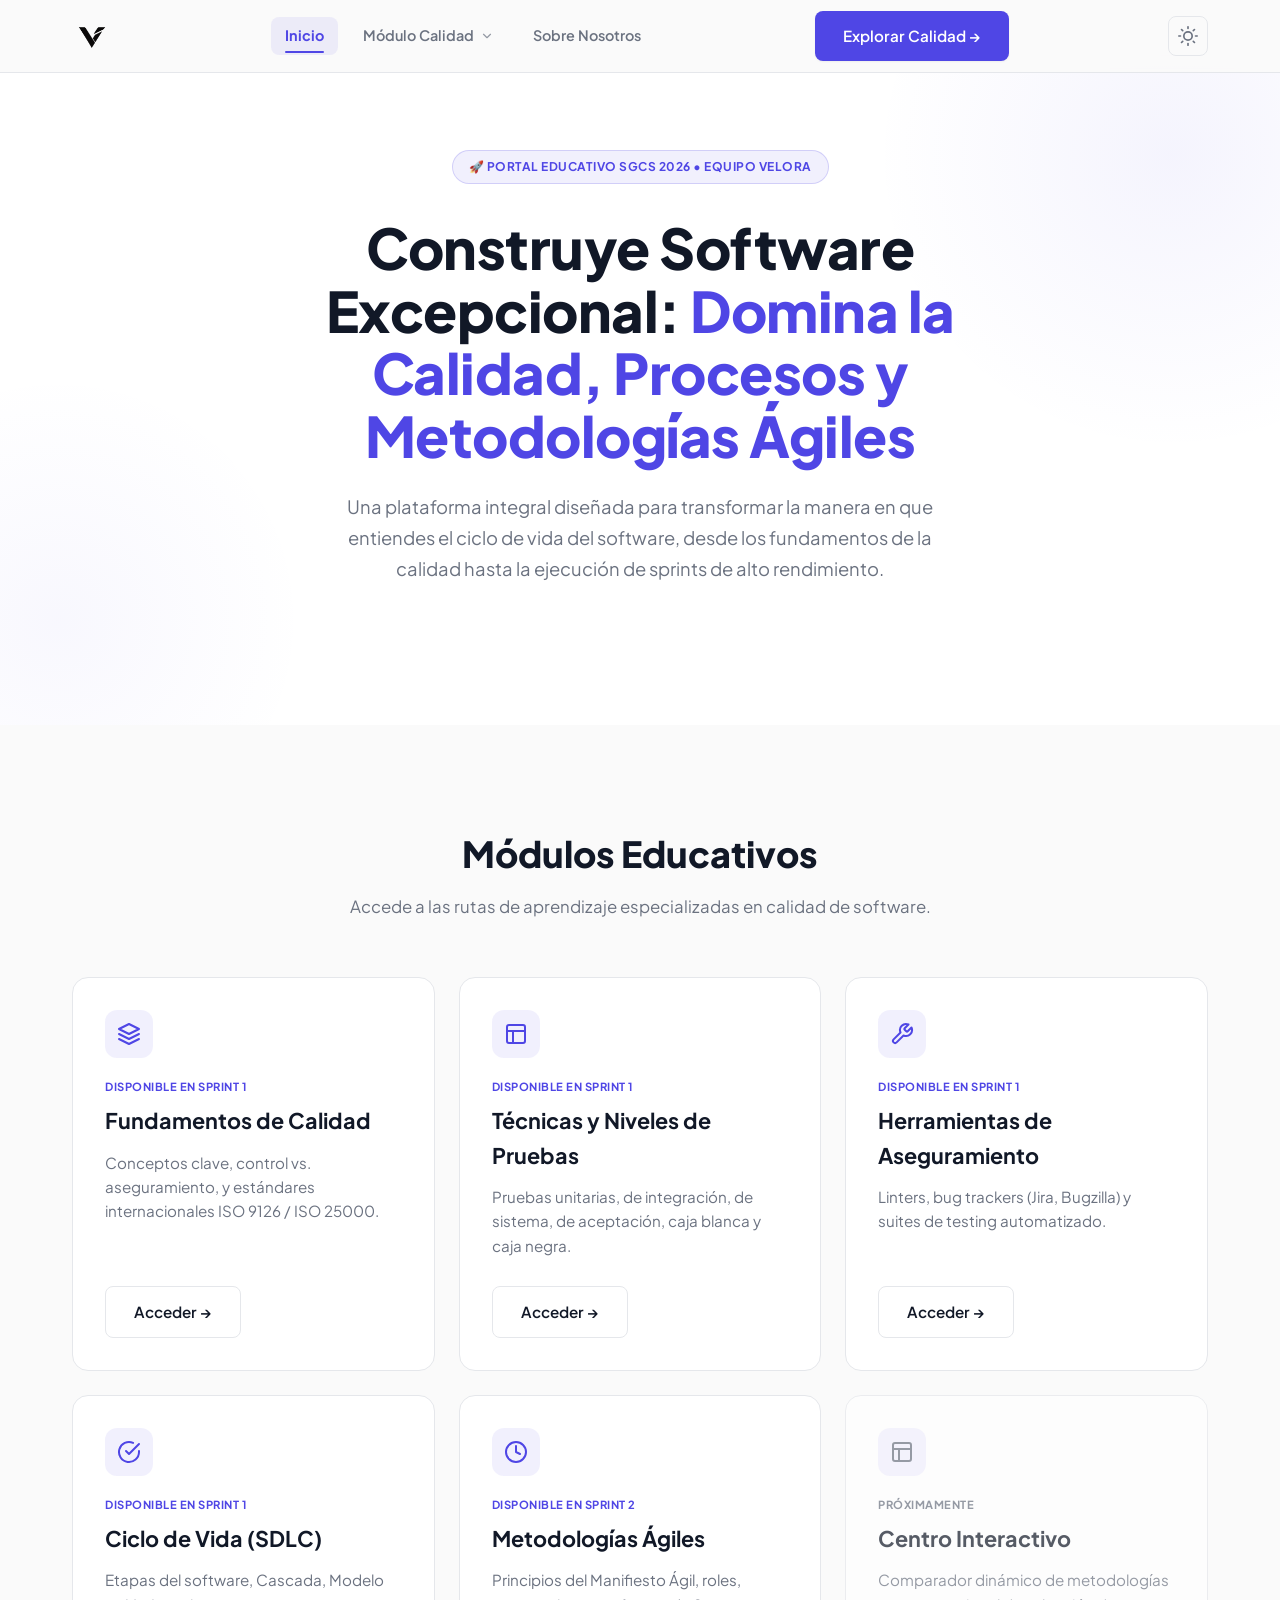
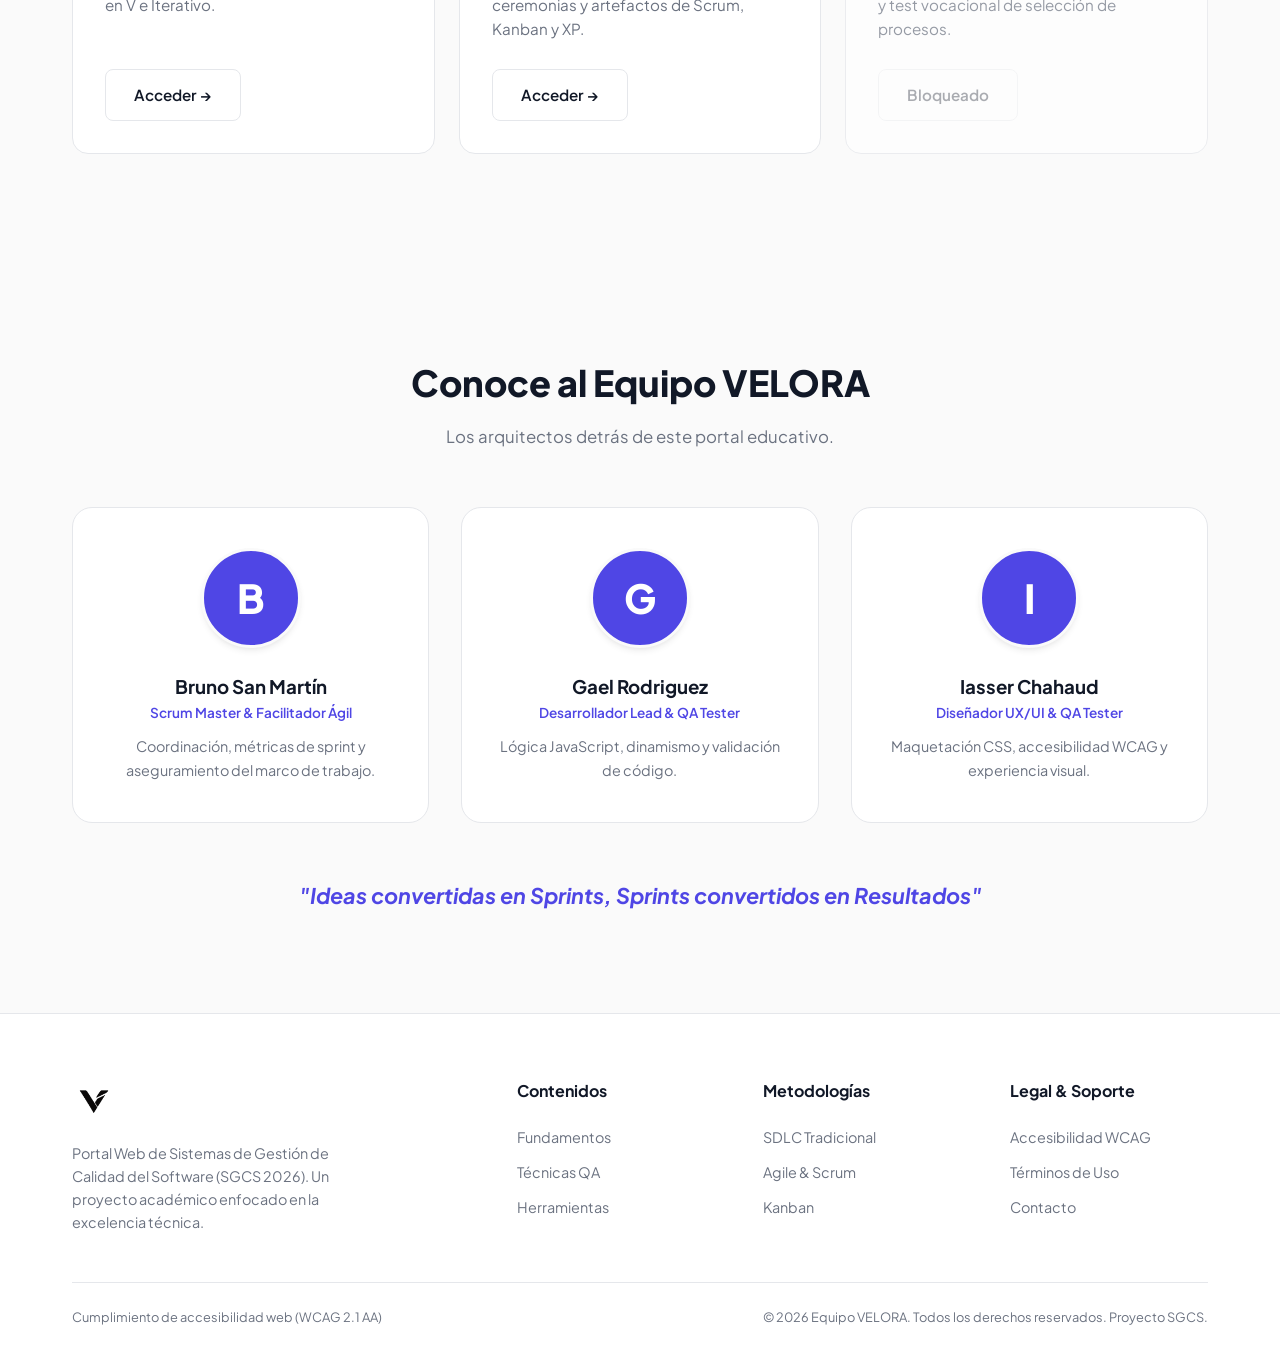
==== index.html @ 9e63e849 "pagina web velora" ====
<!DOCTYPE html>
<html lang="es">

<head>
    <meta charset="UTF-8">
    <meta name="viewport" content="width=device-width, initial-scale=1.0">
    <title>SGCS 2026 | Portal Educativo VELORA</title>
    <link rel="preconnect" href="https://fonts.googleapis.com">
    <link rel="preconnect" href="https://fonts.gstatic.com" crossorigin>
    <link href="https://fonts.googleapis.com/css2?family=Plus+Jakarta+Sans:wght@400;500;600;700;800&display=swap"
        rel="stylesheet">
    <link rel="stylesheet" href="css/styles.css">
</head>

<body>

    <header id="header">
        <div class="container">
            <nav>
                <div class="logo-container">
                    <a href="#"><img src="img/VELORA-N.png" alt="Logotipo Oficial VELORA" class="logo-img"
                            id="headerLogo"></a>
                </div>

                <ul class="nav-links">
                    <li><a href="index.html" class="nav-link" data-page="index.html">Inicio</a></li>
                    <li class="nav-item-dropdown">
                        <a href="calidad.html" class="nav-link" data-page="calidad.html">
                            Módulo Calidad
                            <svg class="chevron-icon" xmlns="http://www.w3.org/2000/svg" width="14" height="14" viewBox="0 0 24 24" fill="none" stroke="currentColor" stroke-width="2" stroke-linecap="round" stroke-linejoin="round"><polyline points="6 9 12 15 18 9"/></svg>
                        </a>
                        <div class="dropdown-menu">
                            <span class="dropdown-header">Módulo Sprint 1</span>
                            <a href="calidad.html" class="dropdown-item">
                                <span class="dropdown-item-title">📖 Ver Módulo Completo</span>
                                <span class="dropdown-item-desc">Página principal de Calidad (calidad.html)</span>
                            </a>
                            <div class="dropdown-divider"></div>
                            <span class="dropdown-header">Secciones del Módulo</span>
                            <a href="calidad.html#fundamentos" class="dropdown-item">
                                <span class="dropdown-item-title">📜 Fundamentos ISO</span>
                                <span class="dropdown-item-desc">Normas ISO 9126 y 25000</span>
                            </a>
                            <a href="calidad.html#tecnicas" class="dropdown-item">
                                <span class="dropdown-item-title">🔄 Técnicas QA</span>
                                <span class="dropdown-item-desc">8 Flip-cards interactivas</span>
                            </a>
                            <a href="calidad.html#herramientas" class="dropdown-item">
                                <span class="dropdown-item-title">🛠️ Herramientas QA</span>
                                <span class="dropdown-item-desc">Filtro dinámico de 12 tools</span>
                            </a>
                        </div>
                    </li>
                    <li><a href="nosotros.html" class="nav-link" data-page="nosotros.html">Sobre Nosotros</a></li>
                </ul>

                <div class="nav-cta">
                    <a href="calidad.html" class="btn btn-primary">Explorar Calidad →</a>
                </div>

                <button class="theme-toggle" id="themeToggle" aria-label="Cambiar tema">
                    <svg class="icon-sun" xmlns="http://www.w3.org/2000/svg" width="20" height="20" viewBox="0 0 24 24"
                        fill="none" stroke="currentColor" stroke-width="2" stroke-linecap="round"
                        stroke-linejoin="round">
                        <circle cx="12" cy="12" r="5" />
                        <line x1="12" y1="1" x2="12" y2="3" />
                        <line x1="12" y1="21" x2="12" y2="23" />
                        <line x1="4.22" y1="4.22" x2="5.64" y2="5.64" />
                        <line x1="18.36" y1="18.36" x2="19.78" y2="19.78" />
                        <line x1="1" y1="12" x2="3" y2="12" />
                        <line x1="21" y1="12" x2="23" y2="12" />
                        <line x1="4.22" y1="19.78" x2="5.64" y2="18.36" />
                        <line x1="18.36" y1="5.64" x2="19.78" y2="4.22" />
                    </svg>
                    <svg class="icon-moon" xmlns="http://www.w3.org/2000/svg" width="20" height="20" viewBox="0 0 24 24"
                        fill="none" stroke="currentColor" stroke-width="2" stroke-linecap="round"
                        stroke-linejoin="round">
                        <path d="M21 12.79A9 9 0 1 1 11.21 3 7 7 0 0 0 21 12.79z" />
                    </svg>
                </button>

                <button class="hamburger" id="hamburger" aria-label="Abrir menú de navegación" aria-expanded="false" aria-controls="mobileNav" type="button">
                    <span></span>
                    <span></span>
                    <span></span>
                </button>
            </nav>
        </div>
    </header>

    <div class="mobile-nav" id="mobileNav">
        <div class="mobile-nav-group">
            <span class="mobile-nav-heading">Páginas del Portal</span>
            <a href="index.html" class="mobile-nav-link" data-page="index.html">
                <span>🏠 Inicio</span>
                <span class="mobile-nav-badge">Página</span>
            </a>
            <a href="calidad.html" class="mobile-nav-link" data-page="calidad.html">
                <span>📚 Módulo Calidad</span>
                <span class="mobile-nav-badge">Página</span>
            </a>
            <div class="mobile-sublinks">
                <a href="calidad.html#fundamentos" class="mobile-sublink">↳ Fundamentos ISO (US-02)</a>
                <a href="calidad.html#tecnicas" class="mobile-sublink">↳ Técnicas QA (US-03)</a>
                <a href="calidad.html#herramientas" class="mobile-sublink">↳ Herramientas QA (US-04)</a>
            </div>
            <a href="nosotros.html" class="mobile-nav-link" data-page="nosotros.html">
                <span>👥 Sobre Nosotros</span>
                <span class="mobile-nav-badge">Página</span>
            </a>
        </div>

        <div class="mobile-nav-divider"></div>

        <a href="calidad.html" class="btn btn-primary">Comenzar a Aprender</a>
    </div>

    <main>
        <section class="hero" id="hero">
            <div class="container">
                <div class="hero-content">
                    <span class="tech-badge">🚀 PORTAL EDUCATIVO SGCS 2026 • EQUIPO VELORA</span>
                    <h1>Construye Software Excepcional: <span class="gradient-text">Domina la Calidad, Procesos y
                            Metodologías Ágiles</span></h1>
                    <p>Una plataforma integral diseñada para transformar la manera en que entiendes el ciclo de vida del
                        software, desde los fundamentos de la calidad hasta la ejecución de sprints de alto rendimiento.
                    </p>
                </div>
            </div>
        </section>

        <section class="modules" id="modulos">
            <div class="container">
                <div class="section-header">
                    <h2>Módulos Educativos</h2>
                    <p>Accede a las rutas de aprendizaje especializadas en calidad de
                        software.</p>
                </div>

                <div class="module-grid">
                    <!-- Module 1 -->
                    <a href="calidad.html#fundamentos" class="module-card">
                        <div class="module-icon">
                            <svg xmlns="http://www.w3.org/2000/svg" width="24" height="24" viewBox="0 0 24 24"
                                fill="none" stroke="currentColor" stroke-width="2" stroke-linecap="round"
                                stroke-linejoin="round">
                                <path d="M12 2L2 7l10 5 10-5-10-5zM2 17l10 5 10-5M2 12l10 5 10-5" />
                            </svg>
                        </div>
                        <span class="module-status">Disponible en Sprint 1</span>
                        <h3>Fundamentos de Calidad</h3>
                        <p>Conceptos clave, control vs. aseguramiento, y estándares internacionales ISO 9126 / ISO
                            25000.</p>
                        <span class="btn btn-secondary" style="width: fit-content">Acceder →</span>
                    </a>

                    <!-- Module 2 -->
                    <a href="calidad.html#tecnicas" class="module-card">
                        <div class="module-icon">
                            <svg xmlns="http://www.w3.org/2000/svg" width="24" height="24" viewBox="0 0 24 24"
                                fill="none" stroke="currentColor" stroke-width="2" stroke-linecap="round"
                                stroke-linejoin="round">
                                <rect x="3" y="3" width="18" height="18" rx="2" ry="2" />
                                <line x1="3" y1="9" x2="21" y2="9" />
                                <line x1="9" y1="21" x2="9" y2="9" />
                            </svg>
                        </div>
                        <span class="module-status">Disponible en Sprint 1</span>
                        <h3>Técnicas y Niveles de Pruebas</h3>
                        <p>Pruebas unitarias, de integración, de sistema, de aceptación, caja blanca y caja negra.</p>
                        <span class="btn btn-secondary" style="width: fit-content">Acceder →</span>
                    </a>

                    <!-- Module 3 -->
                    <a href="calidad.html#herramientas" class="module-card">
                        <div class="module-icon">
                            <svg xmlns="http://www.w3.org/2000/svg" width="24" height="24" viewBox="0 0 24 24"
                                fill="none" stroke="currentColor" stroke-width="2" stroke-linecap="round"
                                stroke-linejoin="round">
                                <path
                                    d="M14.7 6.3a1 1 0 0 0 0 1.4l1.6 1.6a1 1 0 0 0 1.4 0l3.77-3.77a6 6 0 0 1-7.94 7.94l-6.91 6.91a2.12 2.12 0 0 1-3-3l6.91-6.91a6 6 0 0 1 7.94-7.94l-3.76 3.76z" />
                            </svg>
                        </div>
                        <span class="module-status">Disponible en Sprint 1</span>
                        <h3>Herramientas de Aseguramiento</h3>
                        <p>Linters, bug trackers (Jira, Bugzilla) y suites de testing automatizado.</p>
                        <span class="btn btn-secondary" style="width: fit-content">Acceder →</span>
                    </a>

                    <!-- Module 4 -->
                    <a href="#procesos" class="module-card">
                        <div class="module-icon">
                            <svg xmlns="http://www.w3.org/2000/svg" width="24" height="24" viewBox="0 0 24 24"
                                fill="none" stroke="currentColor" stroke-width="2" stroke-linecap="round"
                                stroke-linejoin="round">
                                <path d="M22 11.08V12a10 10 0 1 1-5.93-9.14" />
                                <polyline points="22 4 12 14.01 9 11.01" />
                            </svg>
                        </div>
                        <span class="module-status">Disponible en Sprint 1</span>
                        <h3>Ciclo de Vida (SDLC)</h3>
                        <p>Etapas del software, Cascada, Modelo en V e Iterativo.</p>
                        <span class="btn btn-secondary" style="width: fit-content">Acceder →</span>
                    </a>

                    <!-- Module 5 -->
                    <a href="#metodologias" class="module-card">
                        <div class="module-icon">
                            <svg xmlns="http://www.w3.org/2000/svg" width="24" height="24" viewBox="0 0 24 24"
                                fill="none" stroke="currentColor" stroke-width="2" stroke-linecap="round"
                                stroke-linejoin="round">
                                <circle cx="12" cy="12" r="10" />
                                <polyline points="12 6 12 12 16 14" />
                            </svg>
                        </div>
                        <span class="module-status">Disponible en Sprint 2</span>
                        <h3>Metodologías Ágiles</h3>
                        <p>Principios del Manifiesto Ágil, roles, ceremonias y artefactos de Scrum, Kanban y XP.</p>
                        <span class="btn btn-secondary" style="width: fit-content">Acceder →</span>
                    </a>

                    <!-- Module 6 -->
                    <div class="module-card" style="opacity: 0.7; cursor: not-allowed;">
                        <div class="module-icon" style="color: var(--text-muted)">
                            <svg xmlns="http://www.w3.org/2000/svg" width="24" height="24" viewBox="0 0 24 24"
                                fill="none" stroke="currentColor" stroke-width="2" stroke-linecap="round"
                                stroke-linejoin="round">
                                <rect x="3" y="3" width="18" height="18" rx="2" ry="2" />
                                <line x1="3" y1="9" x2="21" y2="9" />
                                <line x1="9" y1="21" x2="9" y2="9" />
                            </svg>
                        </div>
                        <span class="module-status" style="color: var(--text-muted)">Próximamente</span>
                        <h3>Centro Interactivo</h3>
                        <p>Comparador dinámico de metodologías y test vocacional de selección de procesos.</p>
                        <span class="btn btn-secondary" style="width: fit-content; opacity: 0.5">Bloqueado</span>
                    </div>
                </div>
            </div>
        </section>



        <section class="team" id="equipo">
            <div class="container">
                <div class="section-header">
                    <h2>Conoce al Equipo VELORA</h2>
                    <p>Los arquitectos detrás de este portal educativo.</p>
                </div>

                <div class="team-grid">
                    <div class="team-member">
                        <div class="member-avatar">B</div>
                        <h3>Bruno San Martín</h3>
                        <span class="member-role">Scrum Master & Facilitador Ágil</span>
                        <p class="member-desc">Coordinación, métricas de sprint y aseguramiento del marco de trabajo.
                        </p>
                    </div>
                    <div class="team-member">
                        <div class="member-avatar">G</div>
                        <h3>Gael Rodriguez</h3>
                        <span class="member-role">Desarrollador Lead & QA Tester</span>
                        <p class="member-desc">Lógica JavaScript, dinamismo y validación de código.</p>
                    </div>
                    <div class="team-member">
                        <div class="member-avatar">I</div>
                        <h3>Iasser Chahaud</h3>
                        <span class="member-role">Diseñador UX/UI & QA Tester</span>
                        <p class="member-desc">Maquetación CSS, accesibilidad WCAG y experiencia visual.</p>
                    </div>
                </div>

                <div class="team-quote gradient-text">
                    "Ideas convertidas en Sprints, Sprints convertidos en Resultados"
                </div>
            </div>
        </section>
    </main>

    <footer>
        <div class="container">
            <div class="footer-top">
                <div class="footer-brand">
                    <img src="img/VELORA-N.png" alt="VELORA Logo" class="logo-img" id="footerLogo">
                    <p>Portal Web de Sistemas de Gestión de Calidad del Software (SGCS 2026). Un proyecto académico
                        enfocado en la excelencia técnica.</p>
                </div>
                <div class="footer-links">
                    <h4>Contenidos</h4>
                    <ul>
                        <li><a href="#fundamentos">Fundamentos</a></li>
                        <li><a href="#tecnicas">Técnicas QA</a></li>
                        <li><a href="#herramientas">Herramientas</a></li>
                    </ul>
                </div>
                <div class="footer-links">
                    <h4>Metodologías</h4>
                    <ul>
                        <li><a href="#procesos">SDLC Tradicional</a></li>
                        <li><a href="#metodologias">Agile & Scrum</a></li>
                        <li><a href="#">Kanban</a></li>
                    </ul>
                </div>
                <div class="footer-links">
                    <h4>Legal & Soporte</h4>
                    <ul>
                        <li><a href="#">Accesibilidad WCAG</a></li>
                        <li><a href="#">Términos de Uso</a></li>
                        <li><a href="#">Contacto</a></li>
                    </ul>
                </div>
            </div>
            <div class="footer-bottom">
                <p>Cumplimiento de accesibilidad web (WCAG 2.1 AA)</p>
                <p>© 2026 Equipo VELORA. Todos los derechos reservados. Proyecto SGCS.</p>
            </div>
        </div>
    </footer>

    <script src="js/navbar.js"></script>
    <script src="js/quality-tabs.js"></script>
    <script src="js/quality-cards.js"></script>
    <script src="js/tools-filter.js"></script>
    <script src="js/main.js"></script>
</body>

</html>
---- css/styles.css ----
/* ============================================
   VELORA — styles.css (Entry Point)
   Orquestador de módulos CSS
   ============================================ */

@import url('./variables.css');
@import url('./reset.css');
@import url('./layout.css');
@import url('./hero.css');
@import url('./components.css');
@import url('./responsive.css');
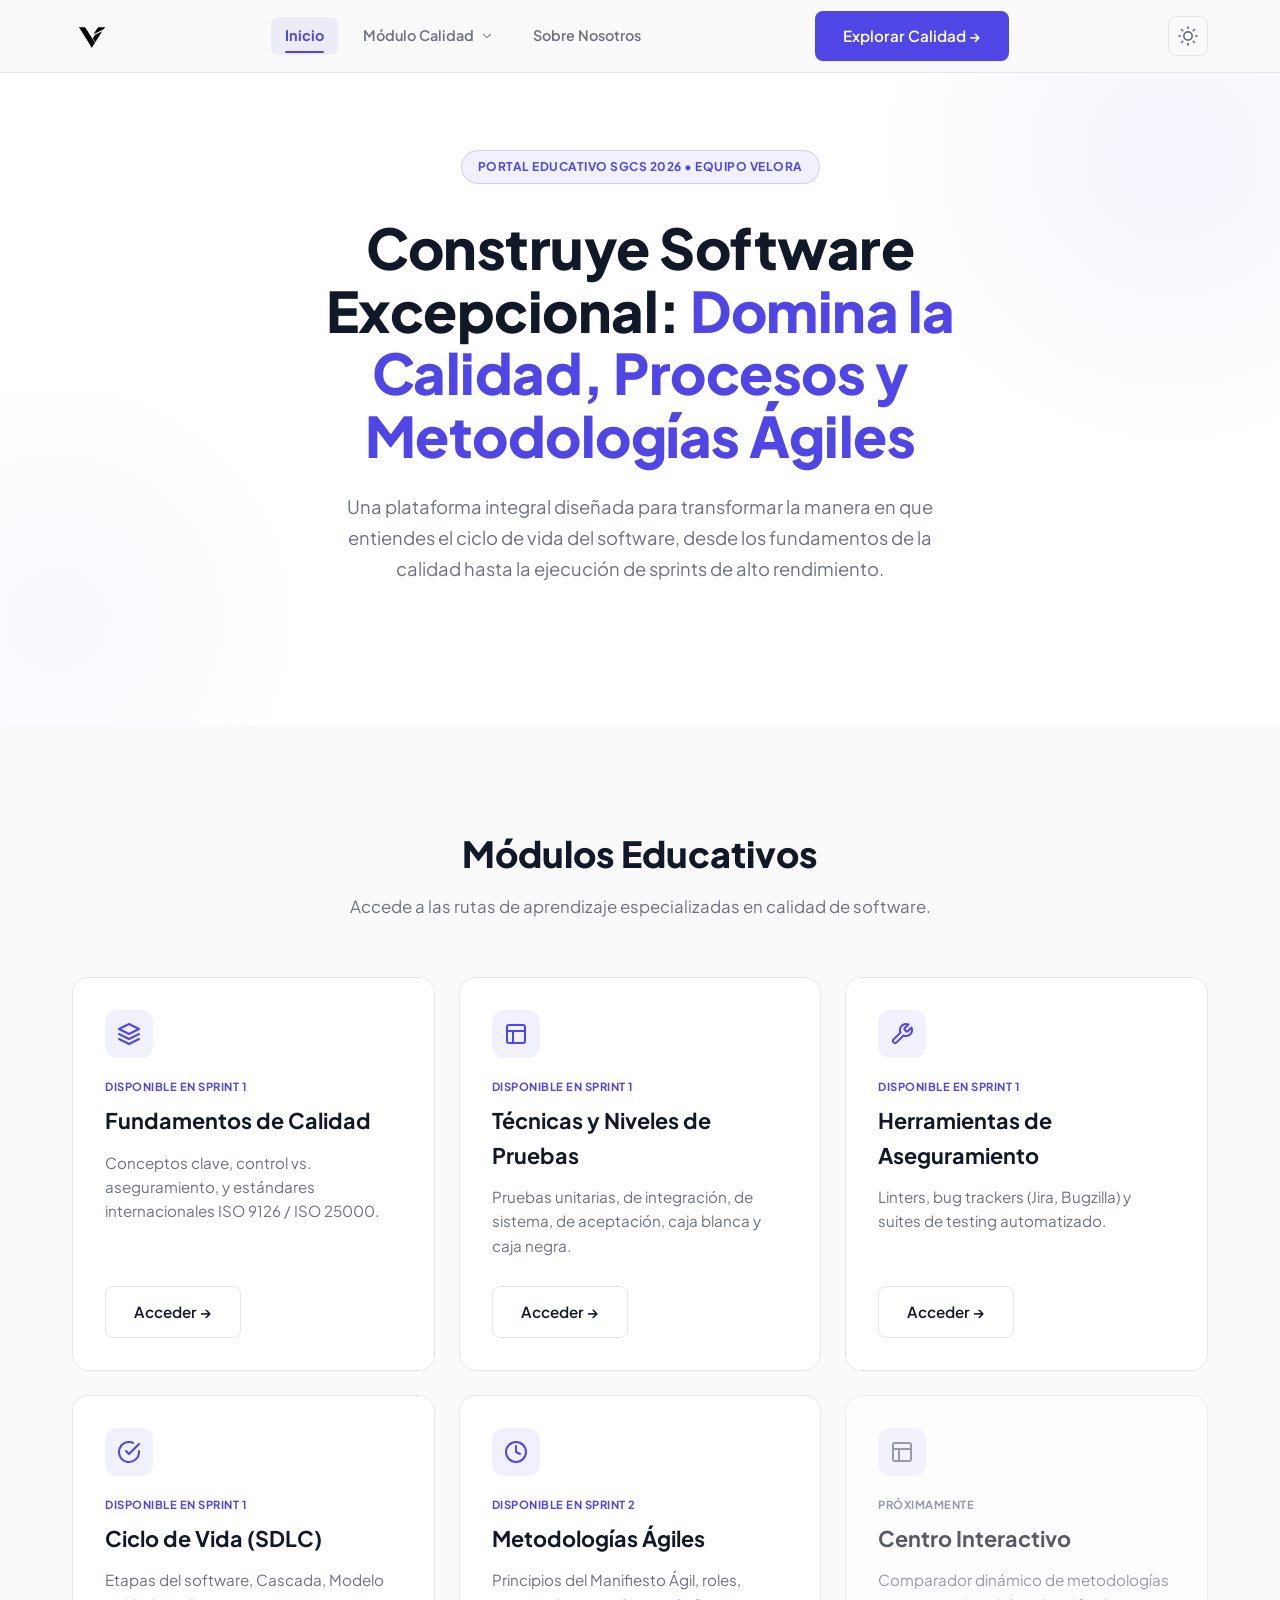
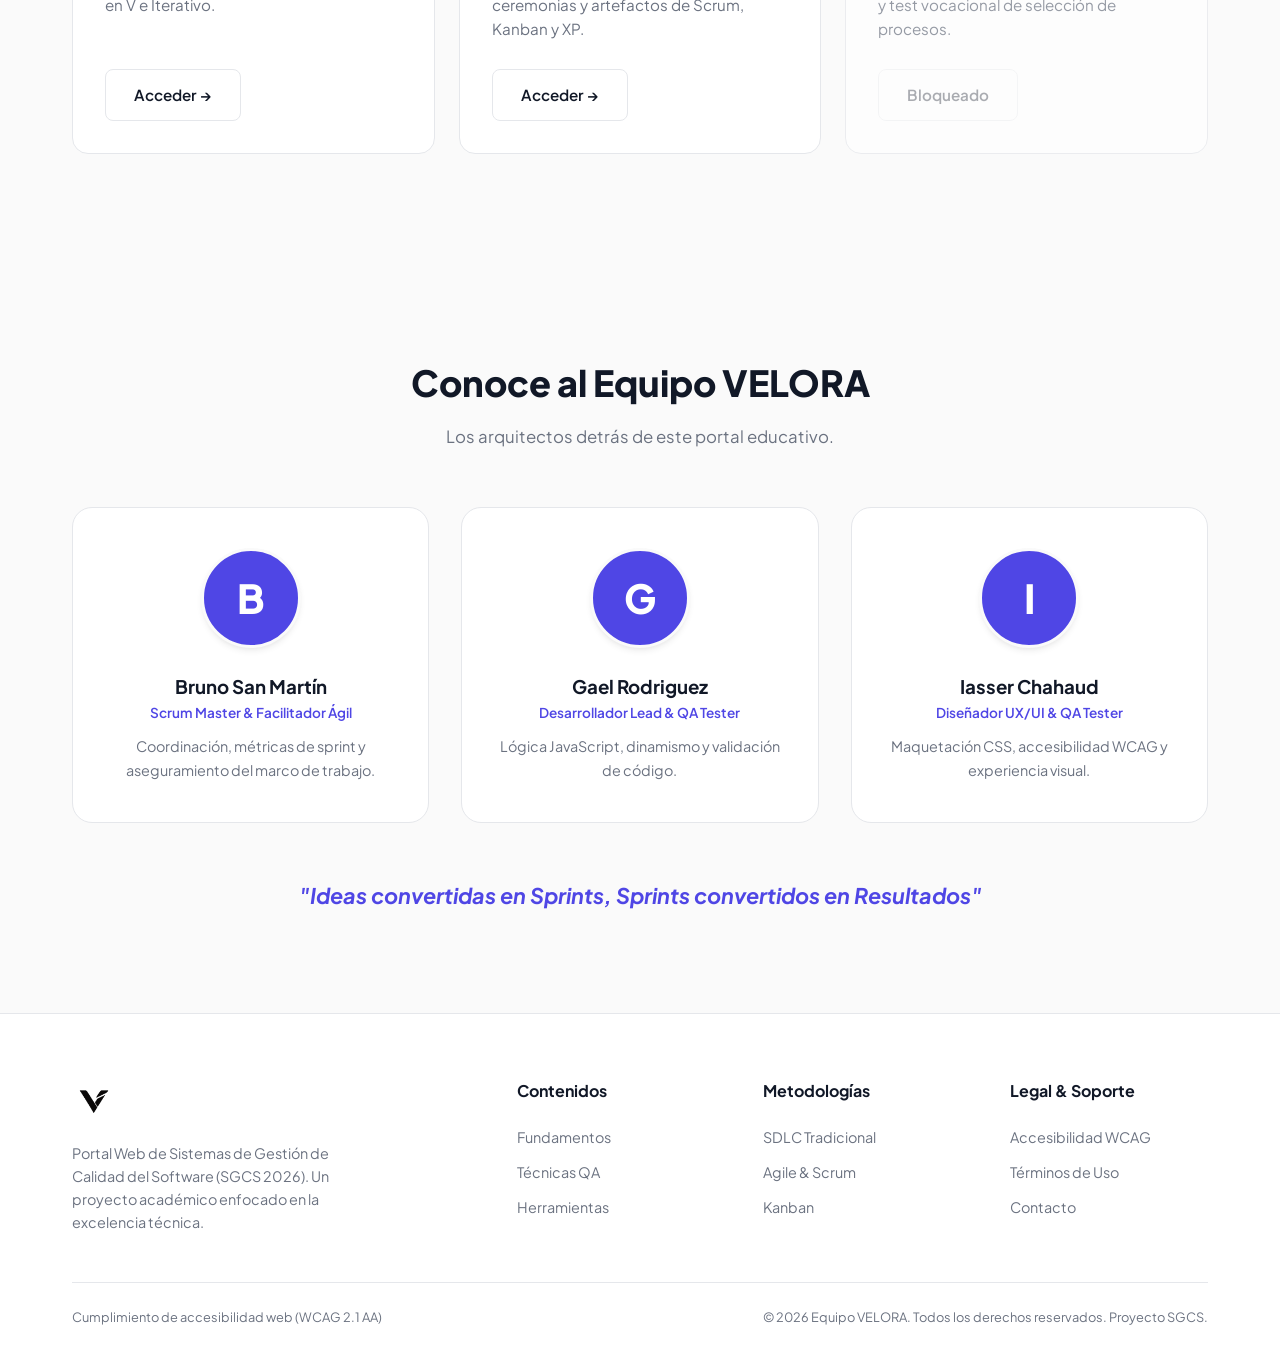
==== commit e8936094: "optimizacion de informacion de pagina" ====
--- a/index.html
+++ b/index.html
@@ -32,21 +32,21 @@
                         <div class="dropdown-menu">
                             <span class="dropdown-header">Módulo Sprint 1</span>
                             <a href="calidad.html" class="dropdown-item">
-                                <span class="dropdown-item-title">📖 Ver Módulo Completo</span>
+                                <span class="dropdown-item-title">Ver Módulo Completo</span>
                                 <span class="dropdown-item-desc">Página principal de Calidad (calidad.html)</span>
                             </a>
                             <div class="dropdown-divider"></div>
                             <span class="dropdown-header">Secciones del Módulo</span>
                             <a href="calidad.html#fundamentos" class="dropdown-item">
-                                <span class="dropdown-item-title">📜 Fundamentos ISO</span>
+                                <span class="dropdown-item-title">Fundamentos ISO</span>
                                 <span class="dropdown-item-desc">Normas ISO 9126 y 25000</span>
                             </a>
                             <a href="calidad.html#tecnicas" class="dropdown-item">
-                                <span class="dropdown-item-title">🔄 Técnicas QA</span>
+                                <span class="dropdown-item-title">Técnicas QA</span>
                                 <span class="dropdown-item-desc">8 Flip-cards interactivas</span>
                             </a>
                             <a href="calidad.html#herramientas" class="dropdown-item">
-                                <span class="dropdown-item-title">🛠️ Herramientas QA</span>
+                                <span class="dropdown-item-title">Herramientas QA</span>
                                 <span class="dropdown-item-desc">Filtro dinámico de 12 tools</span>
                             </a>
                         </div>
@@ -92,11 +92,11 @@
         <div class="mobile-nav-group">
             <span class="mobile-nav-heading">Páginas del Portal</span>
             <a href="index.html" class="mobile-nav-link" data-page="index.html">
-                <span>🏠 Inicio</span>
+                <span>Inicio</span>
                 <span class="mobile-nav-badge">Página</span>
             </a>
             <a href="calidad.html" class="mobile-nav-link" data-page="calidad.html">
-                <span>📚 Módulo Calidad</span>
+                <span>Módulo Calidad</span>
                 <span class="mobile-nav-badge">Página</span>
             </a>
             <div class="mobile-sublinks">
@@ -105,7 +105,7 @@
                 <a href="calidad.html#herramientas" class="mobile-sublink">↳ Herramientas QA (US-04)</a>
             </div>
             <a href="nosotros.html" class="mobile-nav-link" data-page="nosotros.html">
-                <span>👥 Sobre Nosotros</span>
+                <span>Sobre Nosotros</span>
                 <span class="mobile-nav-badge">Página</span>
             </a>
         </div>
@@ -119,7 +119,7 @@
         <section class="hero" id="hero">
             <div class="container">
                 <div class="hero-content">
-                    <span class="tech-badge">🚀 PORTAL EDUCATIVO SGCS 2026 • EQUIPO VELORA</span>
+                    <span class="tech-badge">PORTAL EDUCATIVO SGCS 2026 • EQUIPO VELORA</span>
                     <h1>Construye Software Excepcional: <span class="gradient-text">Domina la Calidad, Procesos y
                             Metodologías Ágiles</span></h1>
                     <p>Una plataforma integral diseñada para transformar la manera en que entiendes el ciclo de vida del
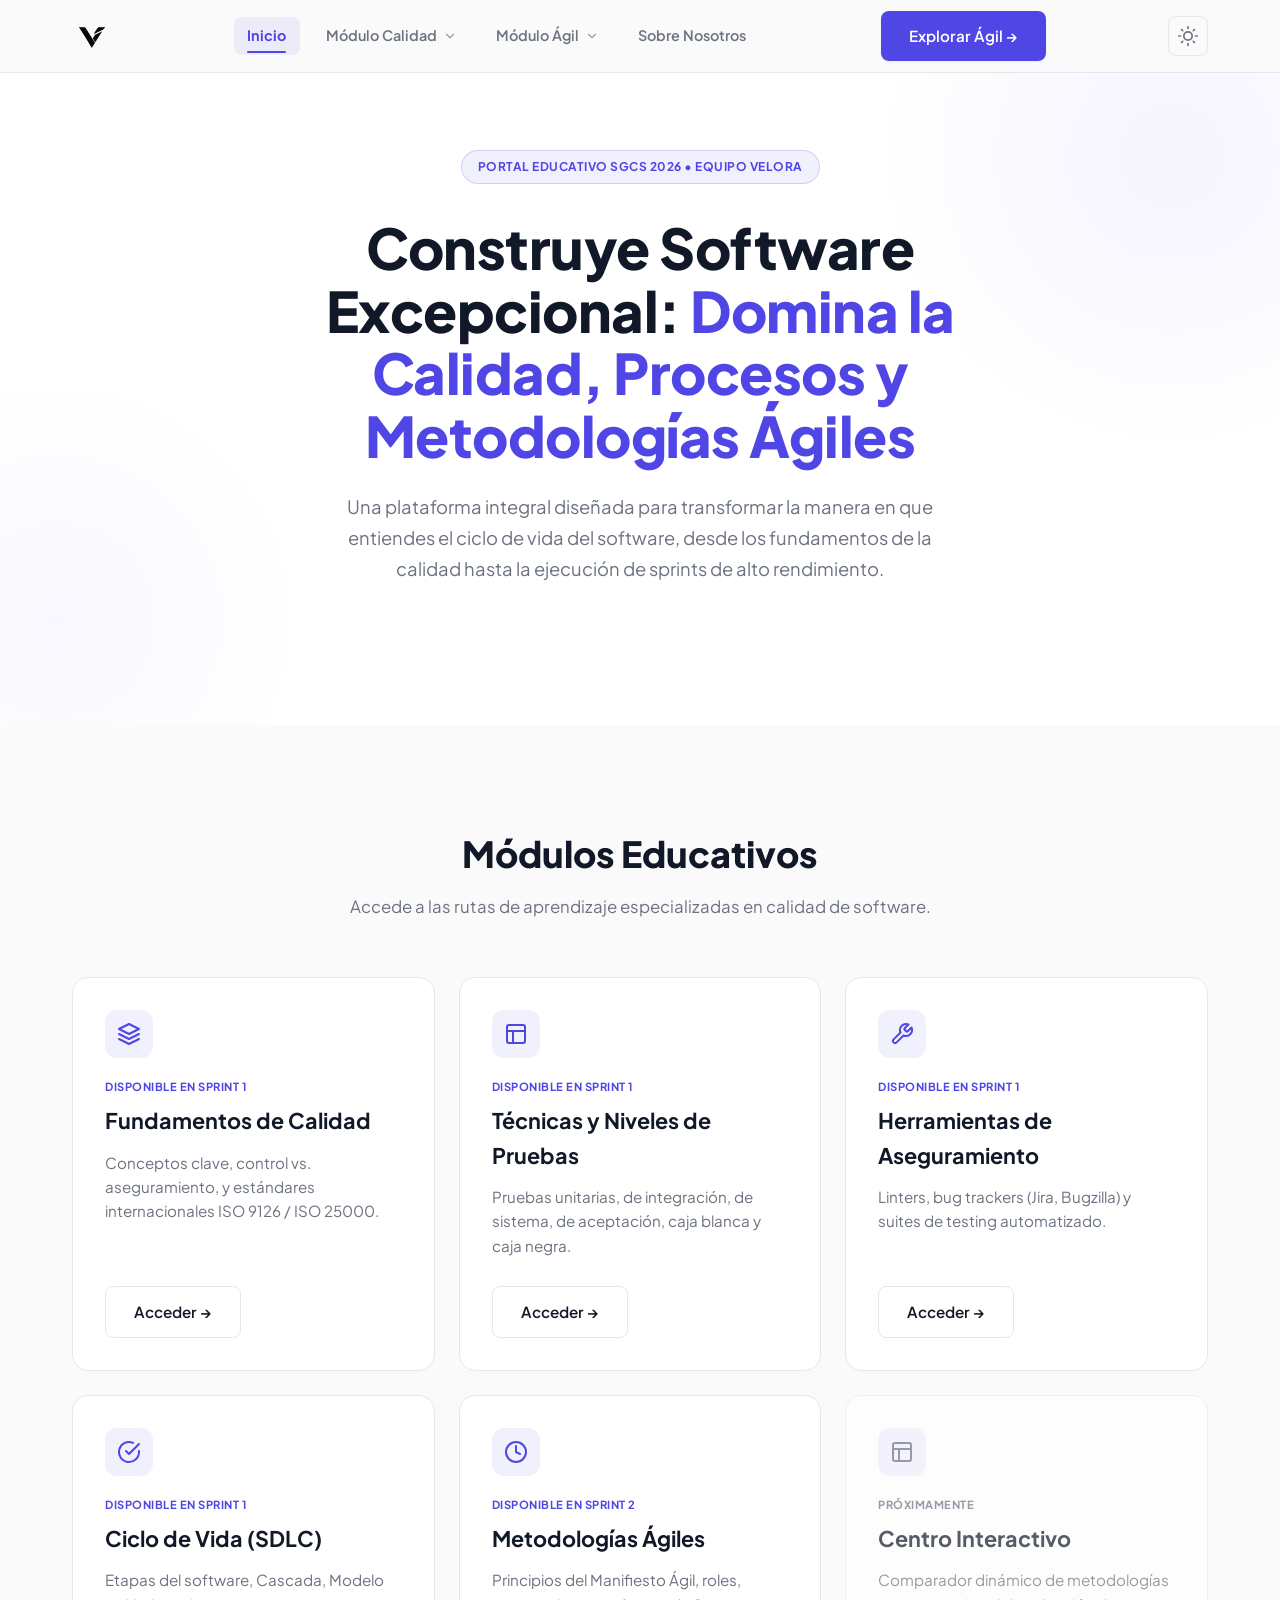
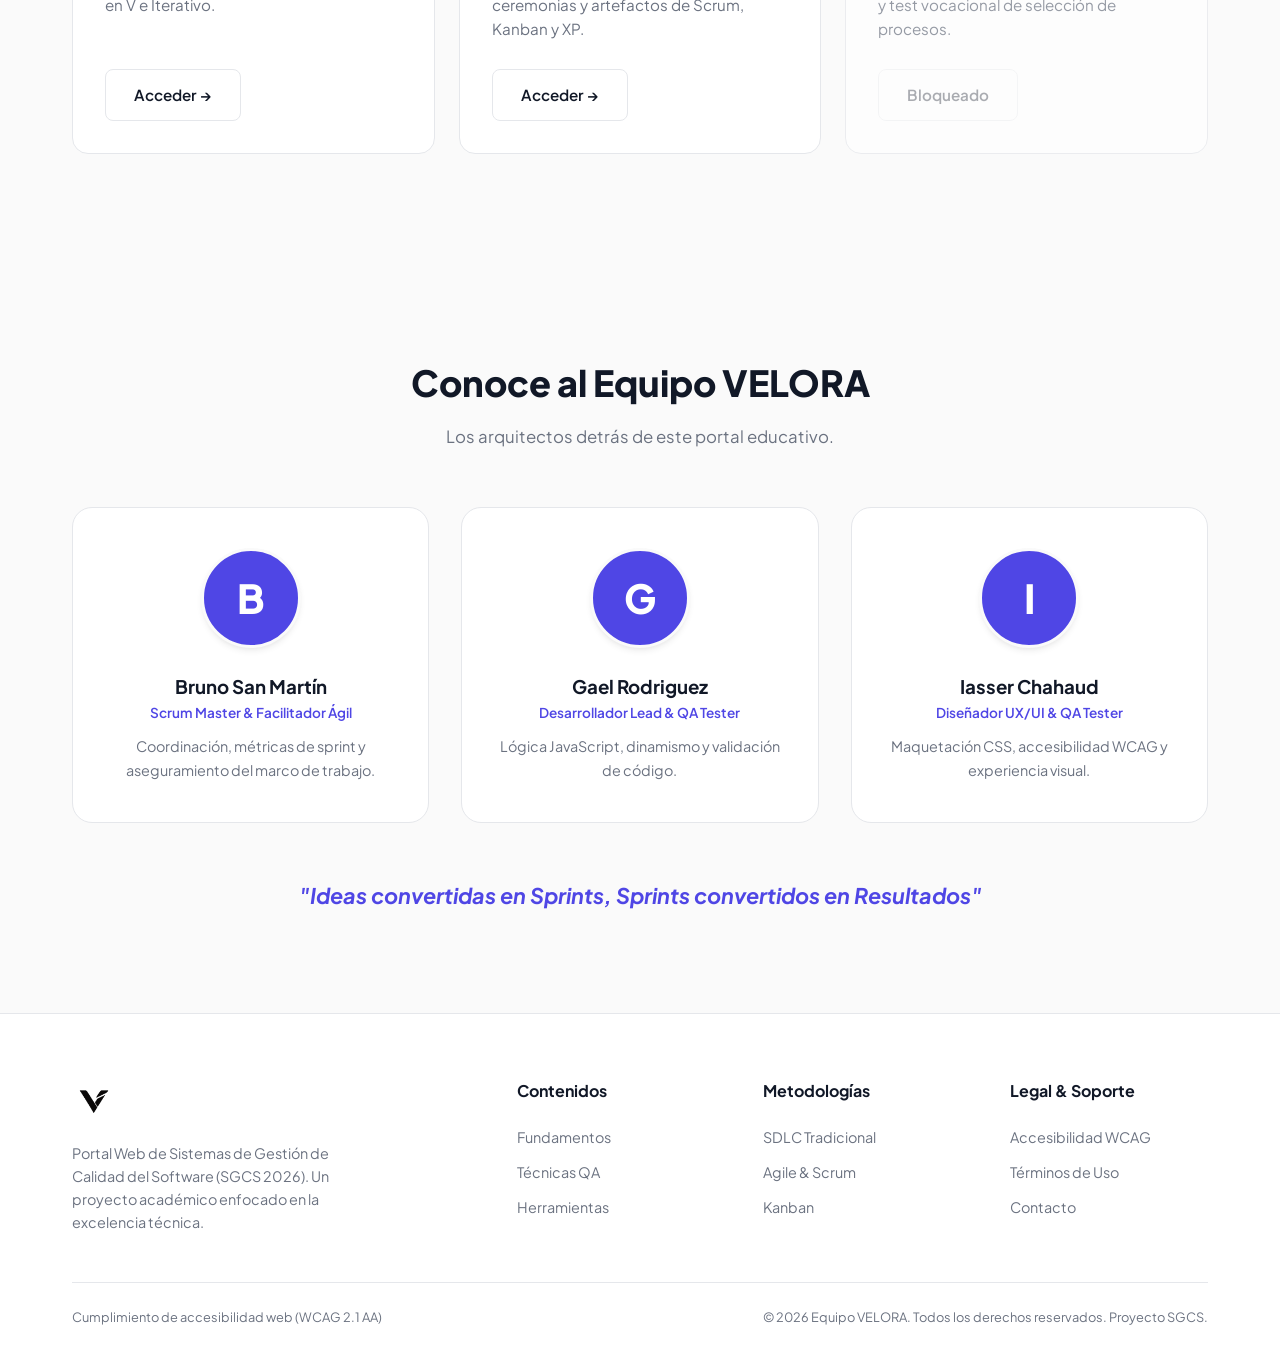
==== commit a7469bd5: "release: Sprint 2, inicio" ====
--- a/index.html
+++ b/index.html
@@ -51,11 +51,42 @@
                             </a>
                         </div>
                     </li>
+                    <li class="nav-item-dropdown">
+                        <a href="metodologias.html" class="nav-link" data-page="metodologias.html">
+                            Módulo Ágil
+                            <svg class="chevron-icon" xmlns="http://www.w3.org/2000/svg" width="14" height="14" viewBox="0 0 24 24" fill="none" stroke="currentColor" stroke-width="2" stroke-linecap="round" stroke-linejoin="round"><polyline points="6 9 12 15 18 9"/></svg>
+                        </a>
+                        <div class="dropdown-menu">
+                            <span class="dropdown-header">Módulo Sprint 2</span>
+                            <a href="metodologias.html" class="dropdown-item">
+                                <span class="dropdown-item-title">Ver Módulo Completo</span>
+                                <span class="dropdown-item-desc">Metodologías Ágiles (metodologias.html)</span>
+                            </a>
+                            <div class="dropdown-divider"></div>
+                            <span class="dropdown-header">Secciones del Módulo</span>
+                            <a href="metodologias.html#manifiesto" class="dropdown-item">
+                                <span class="dropdown-item-title">Manifiesto Ágil</span>
+                                <span class="dropdown-item-desc">4 Valores y 12 Principios</span>
+                            </a>
+                            <a href="metodologias.html#ilustraciones" class="dropdown-item">
+                                <span class="dropdown-item-title">Ilustraciones SVG</span>
+                                <span class="dropdown-item-desc">Lightbox a pantalla completa</span>
+                            </a>
+                            <a href="metodologias.html#scrum" class="dropdown-item">
+                                <span class="dropdown-item-title">Scrum en Detalle</span>
+                                <span class="dropdown-item-desc">Ciclo interactivo de Sprint</span>
+                            </a>
+                            <a href="metodologias.html#kanban" class="dropdown-item">
+                                <span class="dropdown-item-title">Tablero Kanban</span>
+                                <span class="dropdown-item-desc">Simulador interactivo con límites WIP</span>
+                            </a>
+                        </div>
+                    </li>
                     <li><a href="nosotros.html" class="nav-link" data-page="nosotros.html">Sobre Nosotros</a></li>
                 </ul>
 
                 <div class="nav-cta">
-                    <a href="calidad.html" class="btn btn-primary">Explorar Calidad →</a>
+                    <a href="metodologias.html" class="btn btn-primary">Explorar Ágil →</a>
                 </div>
 
                 <button class="theme-toggle" id="themeToggle" aria-label="Cambiar tema">
@@ -104,15 +135,28 @@
                 <a href="calidad.html#tecnicas" class="mobile-sublink">↳ Técnicas QA (US-03)</a>
                 <a href="calidad.html#herramientas" class="mobile-sublink">↳ Herramientas QA (US-04)</a>
             </div>
+            <a href="metodologias.html" class="mobile-nav-link" data-page="metodologias.html">
+                <span>Módulo Ágil</span>
+                <span class="mobile-nav-badge">Página</span>
+            </a>
+            <div class="mobile-sublinks">
+                <a href="metodologias.html#manifiesto" class="mobile-sublink">↳ Manifiesto Ágil (US-08)</a>
+                <a href="metodologias.html#ilustraciones" class="mobile-sublink">↳ Ilustraciones & Lightbox (US-07/09)</a>
+                <a href="metodologias.html#scrum" class="mobile-sublink">↳ Scrum en Detalle (US-10)</a>
+                <a href="metodologias.html#kanban" class="mobile-sublink">↳ Tablero Kanban (US-11)</a>
+            </div>
             <a href="nosotros.html" class="mobile-nav-link" data-page="nosotros.html">
                 <span>Sobre Nosotros</span>
                 <span class="mobile-nav-badge">Página</span>
             </a>
+            <div class="mobile-sublinks">
+                <a href="nosotros.html#contacto" class="mobile-sublink">↳ Formulario de Contacto (US-17)</a>
+            </div>
         </div>
 
         <div class="mobile-nav-divider"></div>
 
-        <a href="calidad.html" class="btn btn-primary">Comenzar a Aprender</a>
+        <a href="metodologias.html" class="btn btn-primary">Comenzar a Aprender</a>
     </div>
 
     <main>
@@ -204,7 +248,7 @@
                     </a>
 
                     <!-- Module 5 -->
-                    <a href="#metodologias" class="module-card">
+                    <a href="metodologias.html" class="module-card">
                         <div class="module-icon">
                             <svg xmlns="http://www.w3.org/2000/svg" width="24" height="24" viewBox="0 0 24 24"
                                 fill="none" stroke="currentColor" stroke-width="2" stroke-linecap="round"
--- a/css/styles.css
+++ b/css/styles.css
@@ -8,4 +8,6 @@
 @import url('./layout.css');
 @import url('./hero.css');
 @import url('./components.css');
+@import url('./agile.css');
 @import url('./responsive.css');
+
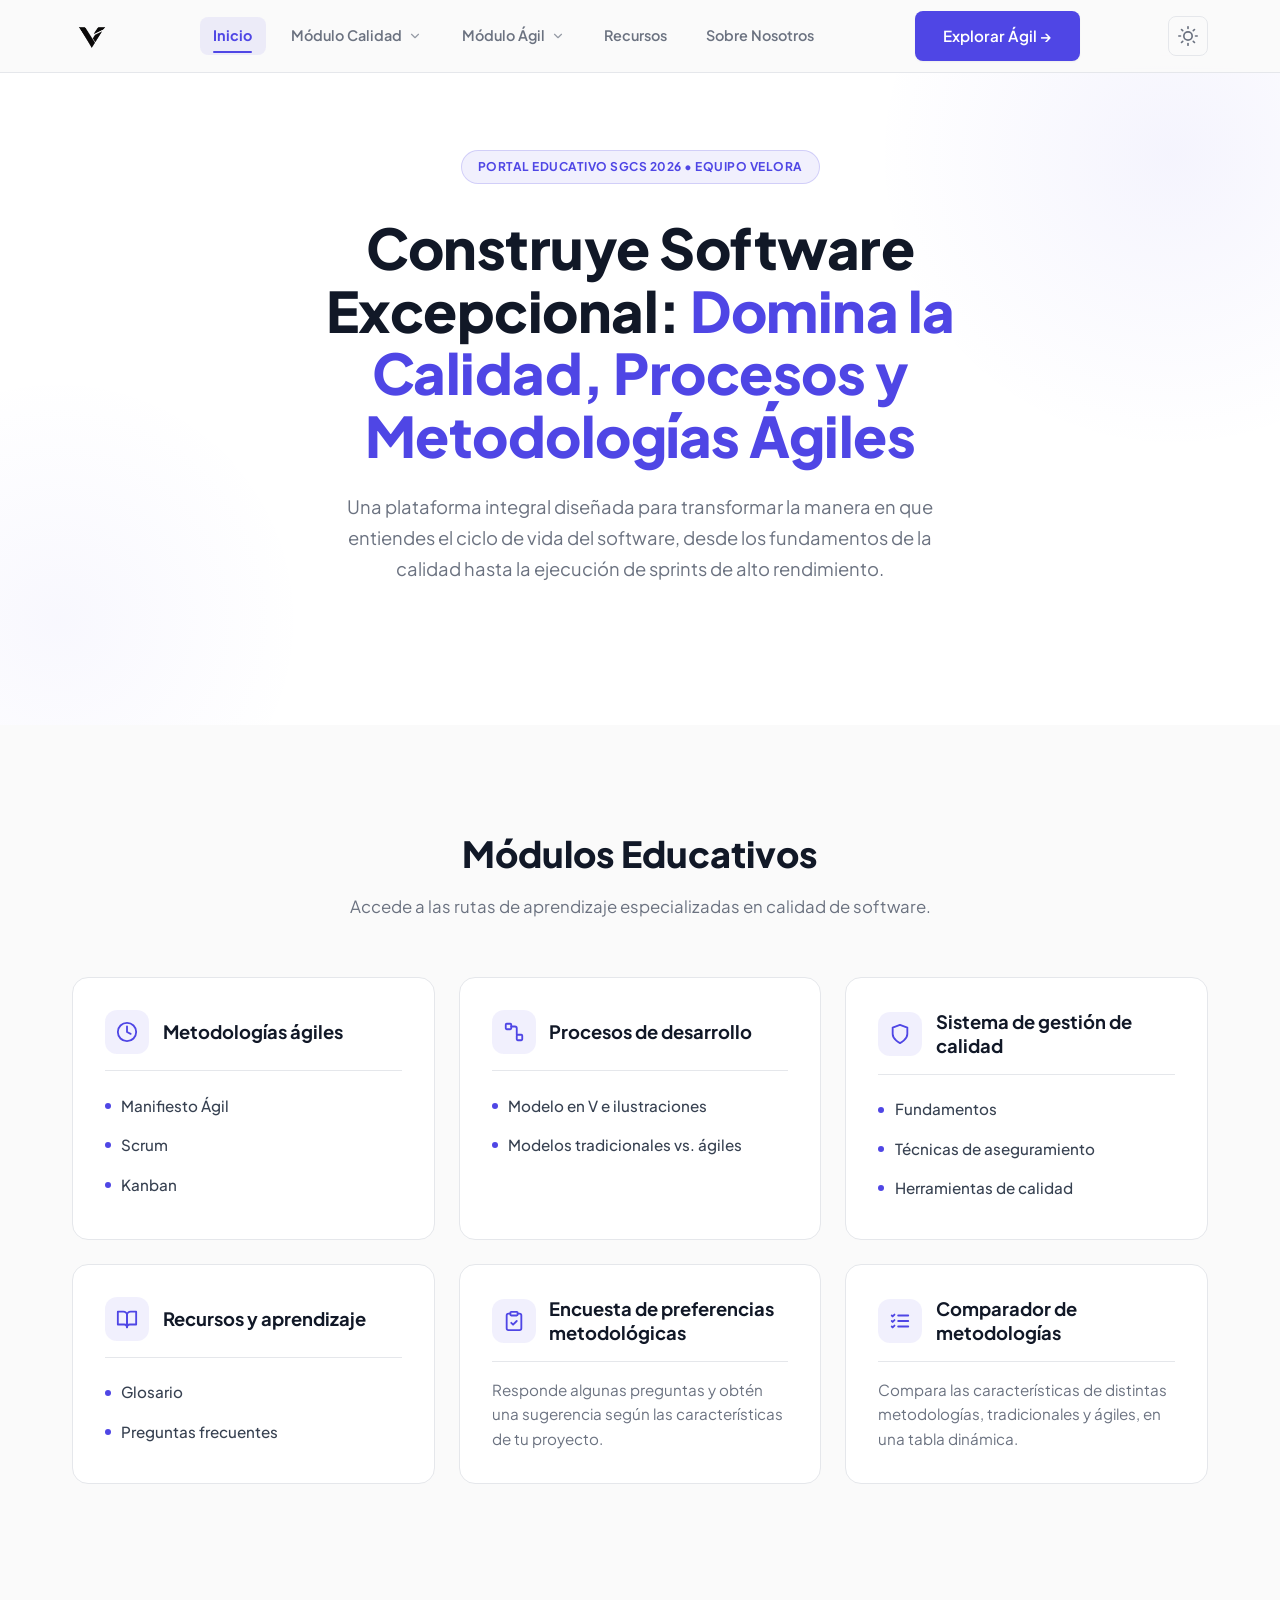
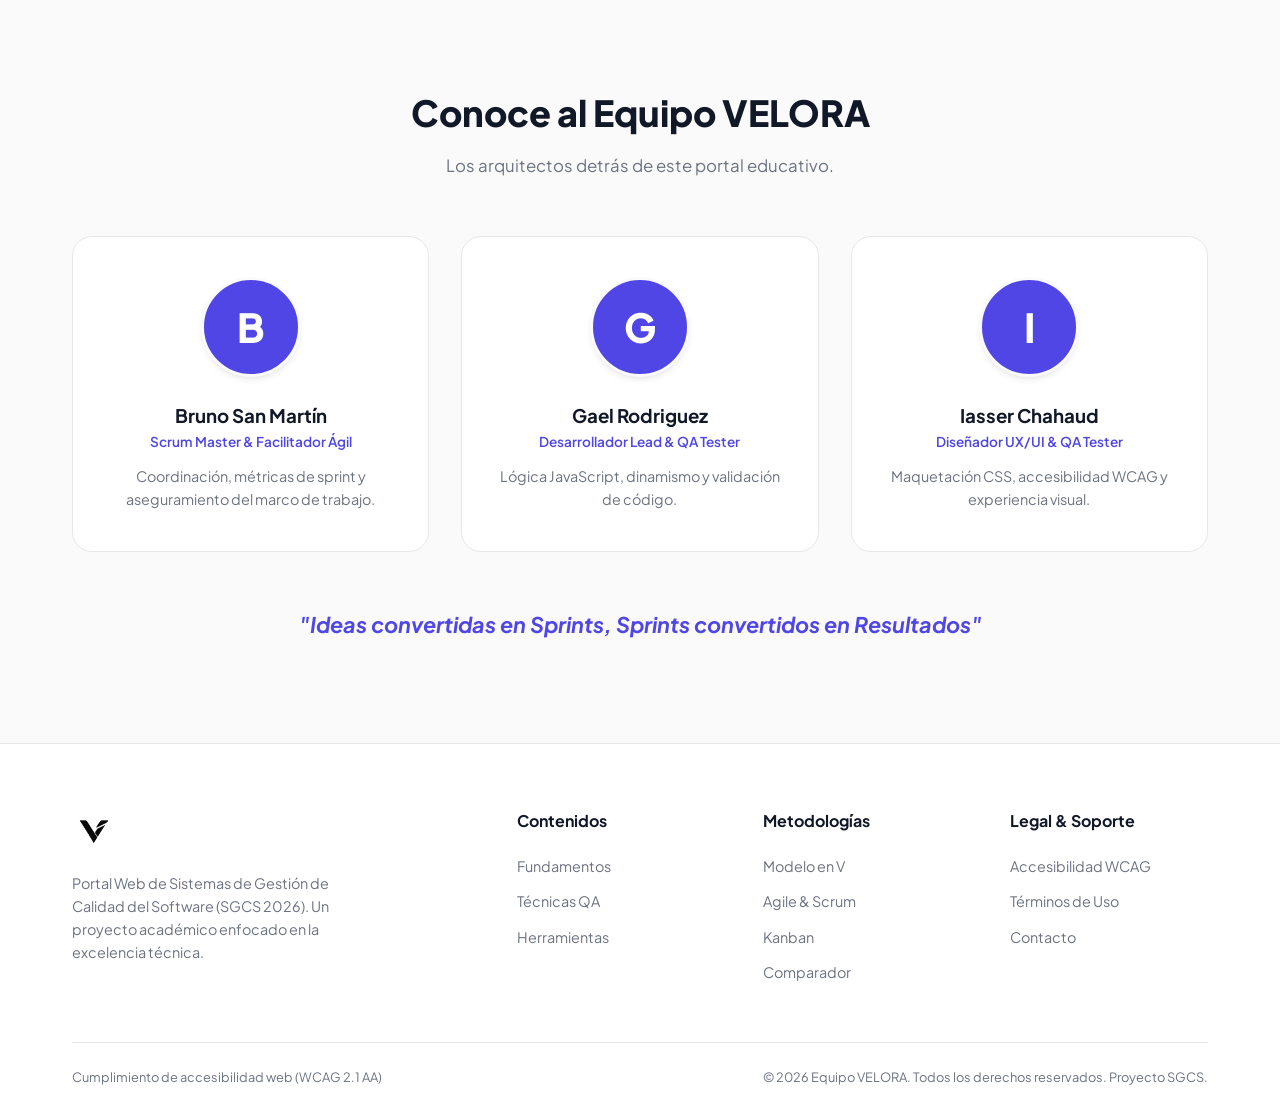
==== commit 04ad891e: "release:  prioridad ALTA y MEDIA del Sprint 2 (US-18, US-19 y US-12)" ====
--- a/index.html
+++ b/index.html
@@ -18,7 +18,7 @@
         <div class="container">
             <nav>
                 <div class="logo-container">
-                    <a href="#"><img src="img/VELORA-N.png" alt="Logotipo Oficial VELORA" class="logo-img"
+                    <a href="index.html"><img src="img/VELORA-N.png" alt="Logotipo Oficial VELORA" class="logo-img"
                             id="headerLogo"></a>
                 </div>
 
@@ -80,8 +80,21 @@
                                 <span class="dropdown-item-title">Tablero Kanban</span>
                                 <span class="dropdown-item-desc">Simulador interactivo con límites WIP</span>
                             </a>
+                            <a href="metodologias.html#comparador" class="dropdown-item">
+                                <span class="dropdown-item-title">Comparador de Metodologías</span>
+                                <span class="dropdown-item-desc">Tabla comparativa en tiempo real</span>
+                            </a>
+                            <a href="metodologias.html#asistente" class="dropdown-item">
+                                <span class="dropdown-item-title">Encuesta de Preferencias</span>
+                                <span class="dropdown-item-desc">Recomendación paso a paso</span>
+                            </a>
+                            <a href="metodologias.html#faq" class="dropdown-item">
+                                <span class="dropdown-item-title">Preguntas Frecuentes</span>
+                                <span class="dropdown-item-desc">Acordeón interactivo de dudas</span>
+                            </a>
                         </div>
                     </li>
+                    <li><a href="recursos.html" class="nav-link" data-page="recursos.html">Recursos</a></li>
                     <li><a href="nosotros.html" class="nav-link" data-page="nosotros.html">Sobre Nosotros</a></li>
                 </ul>
 
@@ -144,6 +157,16 @@
                 <a href="metodologias.html#ilustraciones" class="mobile-sublink">↳ Ilustraciones & Lightbox (US-07/09)</a>
                 <a href="metodologias.html#scrum" class="mobile-sublink">↳ Scrum en Detalle (US-10)</a>
                 <a href="metodologias.html#kanban" class="mobile-sublink">↳ Tablero Kanban (US-11)</a>
+                <a href="metodologias.html#comparador" class="mobile-sublink">↳ Comparador de Metodologías (US-18)</a>
+                <a href="metodologias.html#asistente" class="mobile-sublink">↳ Encuesta de Preferencias (US-19)</a>
+                <a href="metodologias.html#faq" class="mobile-sublink">↳ FAQ Ágil (US-13)</a>
+            </div>
+            <a href="recursos.html" class="mobile-nav-link" data-page="recursos.html">
+                <span>Recursos</span>
+                <span class="mobile-nav-badge">Página</span>
+            </a>
+            <div class="mobile-sublinks">
+                <a href="recursos.html#glosario" class="mobile-sublink">↳ Glosario de Términos (US-12)</a>
             </div>
             <a href="nosotros.html" class="mobile-nav-link" data-page="nosotros.html">
                 <span>Sobre Nosotros</span>
@@ -182,103 +205,122 @@
                 </div>
 
                 <div class="module-grid">
-                    <!-- Module 1 -->
-                    <a href="calidad.html#fundamentos" class="module-card">
-                        <div class="module-icon">
-                            <svg xmlns="http://www.w3.org/2000/svg" width="24" height="24" viewBox="0 0 24 24"
-                                fill="none" stroke="currentColor" stroke-width="2" stroke-linecap="round"
-                                stroke-linejoin="round">
-                                <path d="M12 2L2 7l10 5 10-5-10-5zM2 17l10 5 10-5M2 12l10 5 10-5" />
-                            </svg>
-                        </div>
-                        <span class="module-status">Disponible en Sprint 1</span>
-                        <h3>Fundamentos de Calidad</h3>
-                        <p>Conceptos clave, control vs. aseguramiento, y estándares internacionales ISO 9126 / ISO
-                            25000.</p>
-                        <span class="btn btn-secondary" style="width: fit-content">Acceder →</span>
-                    </a>
-
-                    <!-- Module 2 -->
-                    <a href="calidad.html#tecnicas" class="module-card">
-                        <div class="module-icon">
-                            <svg xmlns="http://www.w3.org/2000/svg" width="24" height="24" viewBox="0 0 24 24"
-                                fill="none" stroke="currentColor" stroke-width="2" stroke-linecap="round"
-                                stroke-linejoin="round">
-                                <rect x="3" y="3" width="18" height="18" rx="2" ry="2" />
-                                <line x1="3" y1="9" x2="21" y2="9" />
-                                <line x1="9" y1="21" x2="9" y2="9" />
-                            </svg>
-                        </div>
-                        <span class="module-status">Disponible en Sprint 1</span>
-                        <h3>Técnicas y Niveles de Pruebas</h3>
-                        <p>Pruebas unitarias, de integración, de sistema, de aceptación, caja blanca y caja negra.</p>
-                        <span class="btn btn-secondary" style="width: fit-content">Acceder →</span>
-                    </a>
-
-                    <!-- Module 3 -->
-                    <a href="calidad.html#herramientas" class="module-card">
-                        <div class="module-icon">
-                            <svg xmlns="http://www.w3.org/2000/svg" width="24" height="24" viewBox="0 0 24 24"
-                                fill="none" stroke="currentColor" stroke-width="2" stroke-linecap="round"
-                                stroke-linejoin="round">
-                                <path
-                                    d="M14.7 6.3a1 1 0 0 0 0 1.4l1.6 1.6a1 1 0 0 0 1.4 0l3.77-3.77a6 6 0 0 1-7.94 7.94l-6.91 6.91a2.12 2.12 0 0 1-3-3l6.91-6.91a6 6 0 0 1 7.94-7.94l-3.76 3.76z" />
-                            </svg>
-                        </div>
-                        <span class="module-status">Disponible en Sprint 1</span>
-                        <h3>Herramientas de Aseguramiento</h3>
-                        <p>Linters, bug trackers (Jira, Bugzilla) y suites de testing automatizado.</p>
-                        <span class="btn btn-secondary" style="width: fit-content">Acceder →</span>
-                    </a>
-
-                    <!-- Module 4 -->
-                    <a href="#procesos" class="module-card">
-                        <div class="module-icon">
-                            <svg xmlns="http://www.w3.org/2000/svg" width="24" height="24" viewBox="0 0 24 24"
-                                fill="none" stroke="currentColor" stroke-width="2" stroke-linecap="round"
-                                stroke-linejoin="round">
-                                <path d="M22 11.08V12a10 10 0 1 1-5.93-9.14" />
-                                <polyline points="22 4 12 14.01 9 11.01" />
-                            </svg>
-                        </div>
-                        <span class="module-status">Disponible en Sprint 1</span>
-                        <h3>Ciclo de Vida (SDLC)</h3>
-                        <p>Etapas del software, Cascada, Modelo en V e Iterativo.</p>
-                        <span class="btn btn-secondary" style="width: fit-content">Acceder →</span>
-                    </a>
-
-                    <!-- Module 5 -->
-                    <a href="metodologias.html" class="module-card">
-                        <div class="module-icon">
-                            <svg xmlns="http://www.w3.org/2000/svg" width="24" height="24" viewBox="0 0 24 24"
-                                fill="none" stroke="currentColor" stroke-width="2" stroke-linecap="round"
-                                stroke-linejoin="round">
-                                <circle cx="12" cy="12" r="10" />
-                                <polyline points="12 6 12 12 16 14" />
-                            </svg>
-                        </div>
-                        <span class="module-status">Disponible en Sprint 2</span>
-                        <h3>Metodologías Ágiles</h3>
-                        <p>Principios del Manifiesto Ágil, roles, ceremonias y artefactos de Scrum, Kanban y XP.</p>
-                        <span class="btn btn-secondary" style="width: fit-content">Acceder →</span>
-                    </a>
-
-                    <!-- Module 6 -->
-                    <div class="module-card" style="opacity: 0.7; cursor: not-allowed;">
-                        <div class="module-icon" style="color: var(--text-muted)">
-                            <svg xmlns="http://www.w3.org/2000/svg" width="24" height="24" viewBox="0 0 24 24"
-                                fill="none" stroke="currentColor" stroke-width="2" stroke-linecap="round"
-                                stroke-linejoin="round">
-                                <rect x="3" y="3" width="18" height="18" rx="2" ry="2" />
-                                <line x1="3" y1="9" x2="21" y2="9" />
-                                <line x1="9" y1="21" x2="9" y2="9" />
-                            </svg>
-                        </div>
-                        <span class="module-status" style="color: var(--text-muted)">Próximamente</span>
-                        <h3>Centro Interactivo</h3>
-                        <p>Comparador dinámico de metodologías y test vocacional de selección de procesos.</p>
-                        <span class="btn btn-secondary" style="width: fit-content; opacity: 0.5">Bloqueado</span>
-                    </div>
+                    <!-- Metodologías ágiles -->
+                    <article class="module-card">
+                        <a href="metodologias.html" class="module-card-header">
+                            <span class="module-icon" aria-hidden="true">
+                                <svg xmlns="http://www.w3.org/2000/svg" width="22" height="22" viewBox="0 0 24 24"
+                                    fill="none" stroke="currentColor" stroke-width="2" stroke-linecap="round"
+                                    stroke-linejoin="round">
+                                    <circle cx="12" cy="12" r="10" />
+                                    <polyline points="12 6 12 12 16 14" />
+                                </svg>
+                            </span>
+                            <h3>Metodologías ágiles</h3>
+                        </a>
+                        <ul class="module-links">
+                            <li><a href="metodologias.html#manifiesto">Manifiesto Ágil</a></li>
+                            <li><a href="metodologias.html#scrum">Scrum</a></li>
+                            <li><a href="metodologias.html#kanban">Kanban</a></li>
+                        </ul>
+                    </article>
+
+                    <!-- Procesos de desarrollo -->
+                    <article class="module-card">
+                        <a href="metodologias.html#ilustraciones" class="module-card-header">
+                            <span class="module-icon" aria-hidden="true">
+                                <svg xmlns="http://www.w3.org/2000/svg" width="22" height="22" viewBox="0 0 24 24"
+                                    fill="none" stroke="currentColor" stroke-width="2" stroke-linecap="round"
+                                    stroke-linejoin="round">
+                                    <rect x="3" y="3" width="6" height="6" rx="1" />
+                                    <rect x="15" y="15" width="6" height="6" rx="1" />
+                                    <path d="M9 6h4a2 2 0 0 1 2 2v7" />
+                                </svg>
+                            </span>
+                            <h3>Procesos de desarrollo</h3>
+                        </a>
+                        <ul class="module-links">
+                            <li><a href="metodologias.html#ilustraciones">Modelo en V e ilustraciones</a></li>
+                            <li><a href="metodologias.html#comparador">Modelos tradicionales vs. ágiles</a></li>
+                        </ul>
+                    </article>
+
+                    <!-- Sistema de gestión de calidad -->
+                    <article class="module-card">
+                        <a href="calidad.html" class="module-card-header">
+                            <span class="module-icon" aria-hidden="true">
+                                <svg xmlns="http://www.w3.org/2000/svg" width="22" height="22" viewBox="0 0 24 24"
+                                    fill="none" stroke="currentColor" stroke-width="2" stroke-linecap="round"
+                                    stroke-linejoin="round">
+                                    <path d="M12 22s8-4 8-10V5l-8-3-8 3v7c0 6 8 10 8 10z" />
+                                </svg>
+                            </span>
+                            <h3>Sistema de gestión de calidad</h3>
+                        </a>
+                        <ul class="module-links">
+                            <li><a href="calidad.html#fundamentos">Fundamentos</a></li>
+                            <li><a href="calidad.html#tecnicas">Técnicas de aseguramiento</a></li>
+                            <li><a href="calidad.html#herramientas">Herramientas de calidad</a></li>
+                        </ul>
+                    </article>
+
+                    <!-- Recursos y aprendizaje -->
+                    <article class="module-card">
+                        <a href="recursos.html" class="module-card-header">
+                            <span class="module-icon" aria-hidden="true">
+                                <svg xmlns="http://www.w3.org/2000/svg" width="22" height="22" viewBox="0 0 24 24"
+                                    fill="none" stroke="currentColor" stroke-width="2" stroke-linecap="round"
+                                    stroke-linejoin="round">
+                                    <path d="M2 4h6a4 4 0 0 1 4 4v13a3 3 0 0 0-3-3H2z" />
+                                    <path d="M22 4h-6a4 4 0 0 0-4 4v13a3 3 0 0 1 3-3h7z" />
+                                </svg>
+                            </span>
+                            <h3>Recursos y aprendizaje</h3>
+                        </a>
+                        <ul class="module-links">
+                            <li><a href="recursos.html#glosario">Glosario</a></li>
+                            <li><a href="metodologias.html#faq">Preguntas frecuentes</a></li>
+                        </ul>
+                    </article>
+
+                    <!-- Encuesta de preferencias -->
+                    <article class="module-card">
+                        <a href="metodologias.html#asistente" class="module-card-header module-card-link">
+                            <span class="module-icon" aria-hidden="true">
+                                <svg xmlns="http://www.w3.org/2000/svg" width="22" height="22" viewBox="0 0 24 24"
+                                    fill="none" stroke="currentColor" stroke-width="2" stroke-linecap="round"
+                                    stroke-linejoin="round">
+                                    <path d="M16 4h2a2 2 0 0 1 2 2v14a2 2 0 0 1-2 2H6a2 2 0 0 1-2-2V6a2 2 0 0 1 2-2h2" />
+                                    <rect x="8" y="2" width="8" height="4" rx="1" />
+                                    <polyline points="9 14 11 16 15 12" />
+                                </svg>
+                            </span>
+                            <h3>Encuesta de preferencias metodológicas</h3>
+                        </a>
+                        <p class="module-card-desc">Responde algunas preguntas y obtén una sugerencia según las
+                            características de tu proyecto.</p>
+                    </article>
+
+                    <!-- Comparador de metodologías -->
+                    <article class="module-card">
+                        <a href="metodologias.html#comparador" class="module-card-header module-card-link">
+                            <span class="module-icon" aria-hidden="true">
+                                <svg xmlns="http://www.w3.org/2000/svg" width="22" height="22" viewBox="0 0 24 24"
+                                    fill="none" stroke="currentColor" stroke-width="2" stroke-linecap="round"
+                                    stroke-linejoin="round">
+                                    <line x1="10" y1="6" x2="21" y2="6" />
+                                    <line x1="10" y1="12" x2="21" y2="12" />
+                                    <line x1="10" y1="18" x2="21" y2="18" />
+                                    <polyline points="3 6 4 7 6 5" />
+                                    <polyline points="3 12 4 13 6 11" />
+                                    <polyline points="3 18 4 19 6 17" />
+                                </svg>
+                            </span>
+                            <h3>Comparador de metodologías</h3>
+                        </a>
+                        <p class="module-card-desc">Compara las características de distintas metodologías, tradicionales
+                            y ágiles, en una tabla dinámica.</p>
+                    </article>
                 </div>
             </div>
         </section>
@@ -332,17 +374,18 @@
                 <div class="footer-links">
                     <h4>Contenidos</h4>
                     <ul>
-                        <li><a href="#fundamentos">Fundamentos</a></li>
-                        <li><a href="#tecnicas">Técnicas QA</a></li>
-                        <li><a href="#herramientas">Herramientas</a></li>
+                        <li><a href="calidad.html#fundamentos">Fundamentos</a></li>
+                        <li><a href="calidad.html#tecnicas">Técnicas QA</a></li>
+                        <li><a href="calidad.html#herramientas">Herramientas</a></li>
                     </ul>
                 </div>
                 <div class="footer-links">
                     <h4>Metodologías</h4>
                     <ul>
-                        <li><a href="#procesos">SDLC Tradicional</a></li>
-                        <li><a href="#metodologias">Agile & Scrum</a></li>
-                        <li><a href="#">Kanban</a></li>
+                        <li><a href="metodologias.html#ilustraciones">Modelo en V</a></li>
+                        <li><a href="metodologias.html#scrum">Agile & Scrum</a></li>
+                        <li><a href="metodologias.html#kanban">Kanban</a></li>
+                        <li><a href="metodologias.html#comparador">Comparador</a></li>
                     </ul>
                 </div>
                 <div class="footer-links">
@@ -350,7 +393,7 @@
                     <ul>
                         <li><a href="#">Accesibilidad WCAG</a></li>
                         <li><a href="#">Términos de Uso</a></li>
-                        <li><a href="#">Contacto</a></li>
+                        <li><a href="nosotros.html#contacto">Contacto</a></li>
                     </ul>
                 </div>
             </div>
--- a/css/styles.css
+++ b/css/styles.css
@@ -9,5 +9,7 @@
 @import url('./hero.css');
 @import url('./components.css');
 @import url('./agile.css');
+@import url('./interactive.css');
+@import url('./resources.css');
 @import url('./responsive.css');
 
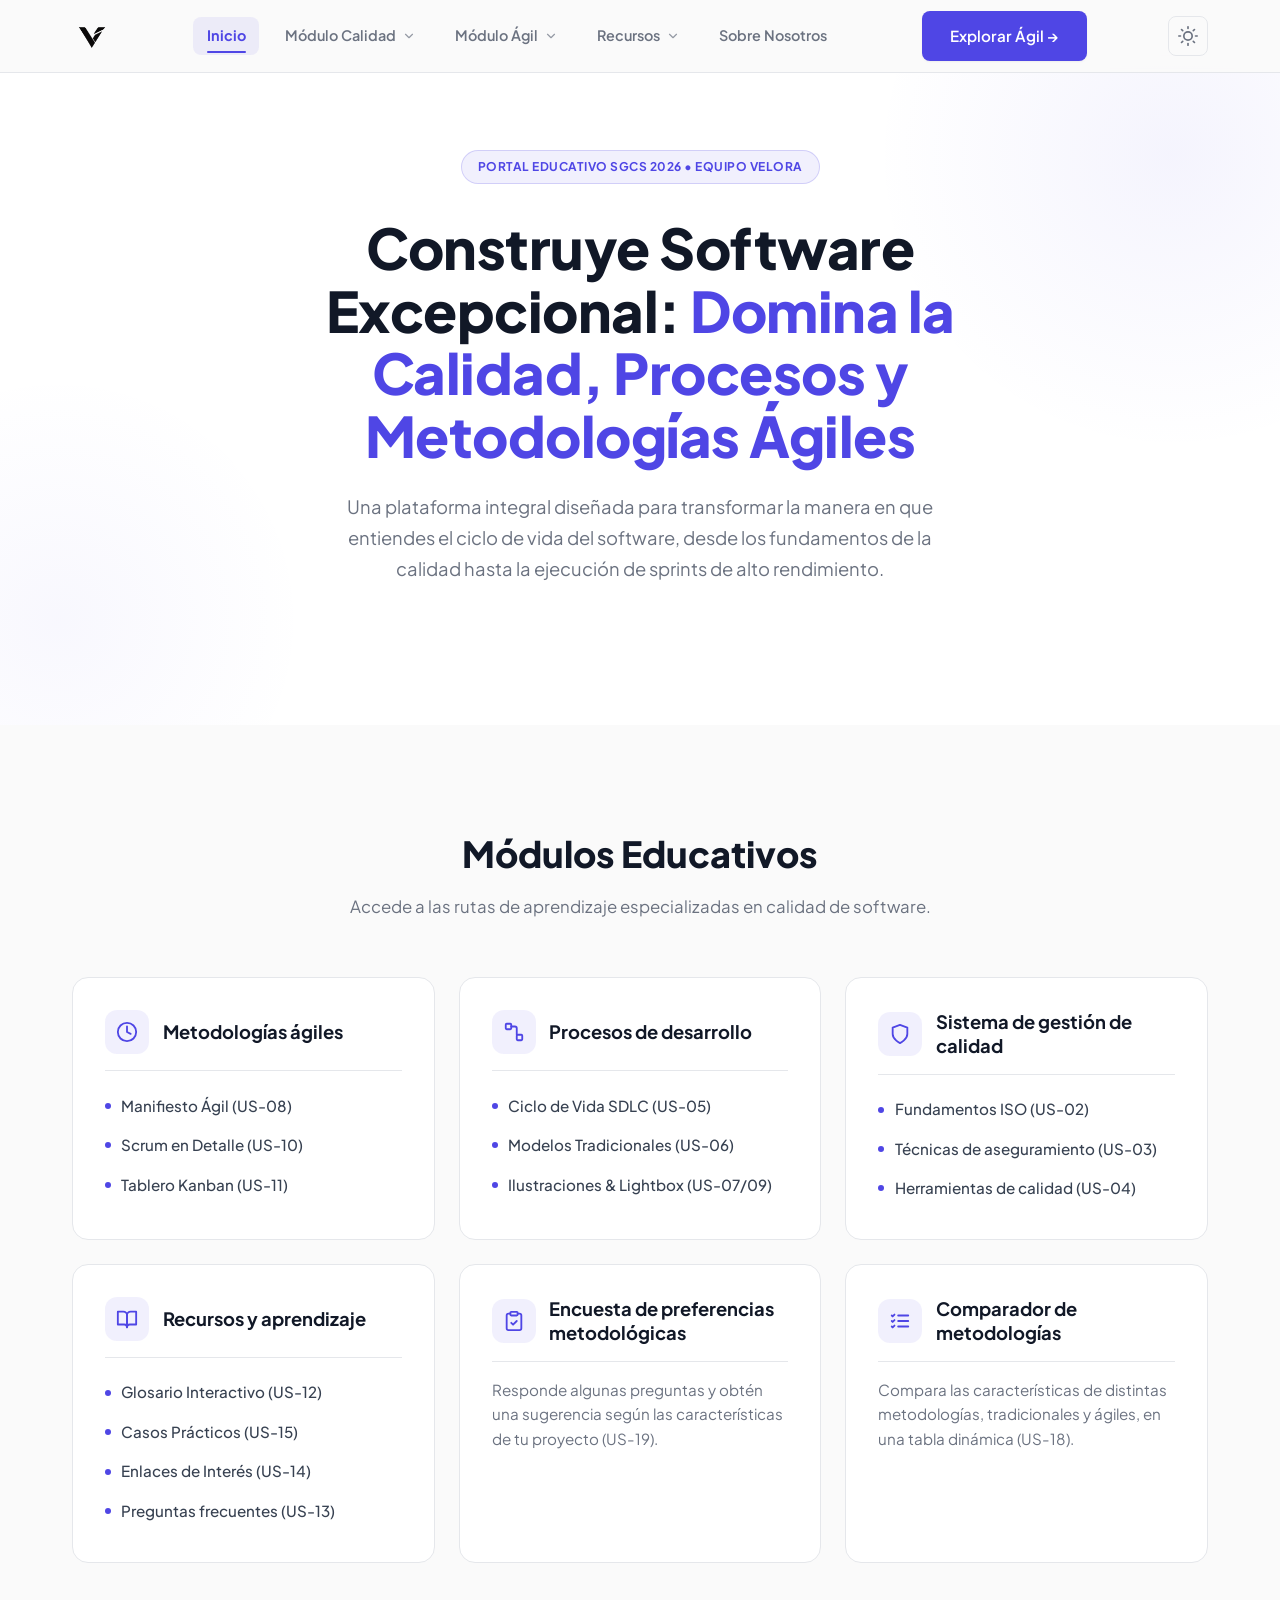
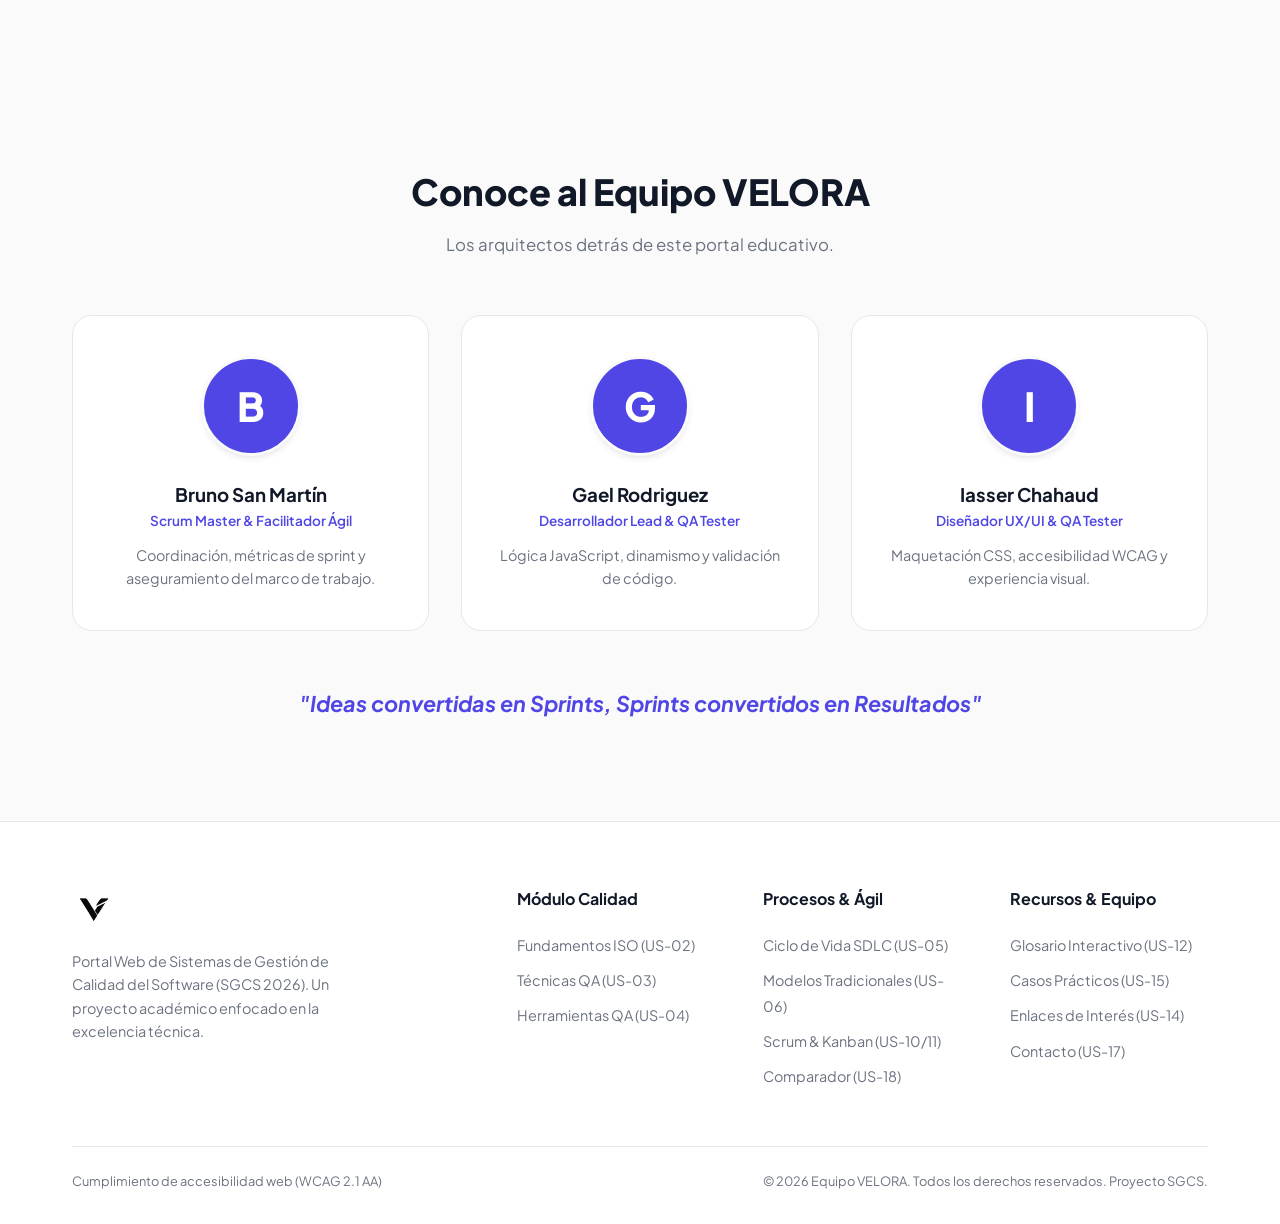
==== commit 8a5d08d3: "add 2do sprint y documentacion ia" ====
--- a/index.html
+++ b/index.html
@@ -23,7 +23,7 @@
                 </div>
 
                 <ul class="nav-links">
-                    <li><a href="index.html" class="nav-link" data-page="index.html">Inicio</a></li>
+                    <li><a href="index.html" class="nav-link active-page" data-page="index.html" aria-current="page">Inicio</a></li>
                     <li class="nav-item-dropdown">
                         <a href="calidad.html" class="nav-link" data-page="calidad.html">
                             Módulo Calidad
@@ -38,15 +38,15 @@
                             <div class="dropdown-divider"></div>
                             <span class="dropdown-header">Secciones del Módulo</span>
                             <a href="calidad.html#fundamentos" class="dropdown-item">
-                                <span class="dropdown-item-title">Fundamentos ISO</span>
+                                <span class="dropdown-item-title">Fundamentos ISO (US-02)</span>
                                 <span class="dropdown-item-desc">Normas ISO 9126 y 25000</span>
                             </a>
                             <a href="calidad.html#tecnicas" class="dropdown-item">
-                                <span class="dropdown-item-title">Técnicas QA</span>
+                                <span class="dropdown-item-title">Técnicas QA (US-03)</span>
                                 <span class="dropdown-item-desc">8 Flip-cards interactivas</span>
                             </a>
                             <a href="calidad.html#herramientas" class="dropdown-item">
-                                <span class="dropdown-item-title">Herramientas QA</span>
+                                <span class="dropdown-item-title">Herramientas QA (US-04)</span>
                                 <span class="dropdown-item-desc">Filtro dinámico de 12 tools</span>
                             </a>
                         </div>
@@ -57,44 +57,78 @@
                             <svg class="chevron-icon" xmlns="http://www.w3.org/2000/svg" width="14" height="14" viewBox="0 0 24 24" fill="none" stroke="currentColor" stroke-width="2" stroke-linecap="round" stroke-linejoin="round"><polyline points="6 9 12 15 18 9"/></svg>
                         </a>
                         <div class="dropdown-menu">
-                            <span class="dropdown-header">Módulo Sprint 2</span>
+                            <span class="dropdown-header">Módulo Procesos y Ágil</span>
                             <a href="metodologias.html" class="dropdown-item">
                                 <span class="dropdown-item-title">Ver Módulo Completo</span>
                                 <span class="dropdown-item-desc">Metodologías Ágiles (metodologias.html)</span>
                             </a>
                             <div class="dropdown-divider"></div>
                             <span class="dropdown-header">Secciones del Módulo</span>
+                            <a href="metodologias.html#sdlc" class="dropdown-item">
+                                <span class="dropdown-item-title">Ciclo de Vida SDLC (US-05)</span>
+                                <span class="dropdown-item-desc">Línea de tiempo interactiva de 6 fases</span>
+                            </a>
+                            <a href="metodologias.html#tradicionales" class="dropdown-item">
+                                <span class="dropdown-item-title">Modelos Tradicionales (US-06)</span>
+                                <span class="dropdown-item-desc">Cascada, Modelo en V e Iterativo</span>
+                            </a>
                             <a href="metodologias.html#manifiesto" class="dropdown-item">
-                                <span class="dropdown-item-title">Manifiesto Ágil</span>
+                                <span class="dropdown-item-title">Manifiesto Ágil (US-08)</span>
                                 <span class="dropdown-item-desc">4 Valores y 12 Principios</span>
                             </a>
                             <a href="metodologias.html#ilustraciones" class="dropdown-item">
-                                <span class="dropdown-item-title">Ilustraciones SVG</span>
+                                <span class="dropdown-item-title">Ilustraciones SVG (US-07/09)</span>
                                 <span class="dropdown-item-desc">Lightbox a pantalla completa</span>
                             </a>
                             <a href="metodologias.html#scrum" class="dropdown-item">
-                                <span class="dropdown-item-title">Scrum en Detalle</span>
+                                <span class="dropdown-item-title">Scrum en Detalle (US-10)</span>
                                 <span class="dropdown-item-desc">Ciclo interactivo de Sprint</span>
                             </a>
                             <a href="metodologias.html#kanban" class="dropdown-item">
-                                <span class="dropdown-item-title">Tablero Kanban</span>
+                                <span class="dropdown-item-title">Tablero Kanban (US-11)</span>
                                 <span class="dropdown-item-desc">Simulador interactivo con límites WIP</span>
                             </a>
                             <a href="metodologias.html#comparador" class="dropdown-item">
-                                <span class="dropdown-item-title">Comparador de Metodologías</span>
+                                <span class="dropdown-item-title">Comparador de Metodologías (US-18)</span>
                                 <span class="dropdown-item-desc">Tabla comparativa en tiempo real</span>
                             </a>
                             <a href="metodologias.html#asistente" class="dropdown-item">
-                                <span class="dropdown-item-title">Encuesta de Preferencias</span>
+                                <span class="dropdown-item-title">Encuesta de Preferencias (US-19)</span>
                                 <span class="dropdown-item-desc">Recomendación paso a paso</span>
                             </a>
                             <a href="metodologias.html#faq" class="dropdown-item">
-                                <span class="dropdown-item-title">Preguntas Frecuentes</span>
+                                <span class="dropdown-item-title">Preguntas Frecuentes (US-13)</span>
                                 <span class="dropdown-item-desc">Acordeón interactivo de dudas</span>
                             </a>
                         </div>
                     </li>
-                    <li><a href="recursos.html" class="nav-link" data-page="recursos.html">Recursos</a></li>
+                    <li class="nav-item-dropdown">
+                        <a href="recursos.html" class="nav-link" data-page="recursos.html">
+                            Recursos
+                            <svg class="chevron-icon" xmlns="http://www.w3.org/2000/svg" width="14" height="14" viewBox="0 0 24 24" fill="none" stroke="currentColor" stroke-width="2" stroke-linecap="round" stroke-linejoin="round"><polyline points="6 9 12 15 18 9"/></svg>
+                        </a>
+                        <div class="dropdown-menu">
+                            <span class="dropdown-header">Centro de Aprendizaje</span>
+                            <a href="recursos.html" class="dropdown-item">
+                                <span class="dropdown-item-title">Ver Todos los Recursos</span>
+                                <span class="dropdown-item-desc">Centro de Recursos (recursos.html)</span>
+                            </a>
+                            <div class="dropdown-divider"></div>
+                            <span class="dropdown-header">Secciones de Recursos</span>
+                            <a href="recursos.html#glosario" class="dropdown-item">
+                                <span class="dropdown-item-title">Glosario Interactivo (US-12)</span>
+                                <span class="dropdown-item-desc">Buscador en vivo y filtro A-Z</span>
+                            </a>
+                            <a href="recursos.html#ejercicios" class="dropdown-item">
+                                <span class="dropdown-item-title">Casos Prácticos (US-15)</span>
+                                <span class="dropdown-item-desc">4 escenarios reales con solución</span>
+                            </a>
+                            <a href="recursos.html#enlaces" class="dropdown-item">
+                                <span class="dropdown-item-title">Enlaces de Interés (US-14)</span>
+                                <span class="dropdown-item-desc">Bibliografía y recursos externos</span>
+                            </a>
+                        </div>
+                    </li>
                     <li><a href="nosotros.html" class="nav-link" data-page="nosotros.html">Sobre Nosotros</a></li>
                 </ul>
 
@@ -135,9 +169,9 @@
     <div class="mobile-nav" id="mobileNav">
         <div class="mobile-nav-group">
             <span class="mobile-nav-heading">Páginas del Portal</span>
-            <a href="index.html" class="mobile-nav-link" data-page="index.html">
+            <a href="index.html" class="mobile-nav-link active-page" data-page="index.html">
                 <span>Inicio</span>
-                <span class="mobile-nav-badge">Página</span>
+                <span class="mobile-nav-badge">Página actual</span>
             </a>
             <a href="calidad.html" class="mobile-nav-link" data-page="calidad.html">
                 <span>Módulo Calidad</span>
@@ -153,6 +187,8 @@
                 <span class="mobile-nav-badge">Página</span>
             </a>
             <div class="mobile-sublinks">
+                <a href="metodologias.html#sdlc" class="mobile-sublink">↳ Ciclo de Vida SDLC (US-05)</a>
+                <a href="metodologias.html#tradicionales" class="mobile-sublink">↳ Modelos Tradicionales (US-06)</a>
                 <a href="metodologias.html#manifiesto" class="mobile-sublink">↳ Manifiesto Ágil (US-08)</a>
                 <a href="metodologias.html#ilustraciones" class="mobile-sublink">↳ Ilustraciones & Lightbox (US-07/09)</a>
                 <a href="metodologias.html#scrum" class="mobile-sublink">↳ Scrum en Detalle (US-10)</a>
@@ -167,6 +203,8 @@
             </a>
             <div class="mobile-sublinks">
                 <a href="recursos.html#glosario" class="mobile-sublink">↳ Glosario de Términos (US-12)</a>
+                <a href="recursos.html#ejercicios" class="mobile-sublink">↳ Casos Prácticos (US-15)</a>
+                <a href="recursos.html#enlaces" class="mobile-sublink">↳ Enlaces de Interés (US-14)</a>
             </div>
             <a href="nosotros.html" class="mobile-nav-link" data-page="nosotros.html">
                 <span>Sobre Nosotros</span>
@@ -219,15 +257,15 @@
                             <h3>Metodologías ágiles</h3>
                         </a>
                         <ul class="module-links">
-                            <li><a href="metodologias.html#manifiesto">Manifiesto Ágil</a></li>
-                            <li><a href="metodologias.html#scrum">Scrum</a></li>
-                            <li><a href="metodologias.html#kanban">Kanban</a></li>
+                            <li><a href="metodologias.html#manifiesto">Manifiesto Ágil (US-08)</a></li>
+                            <li><a href="metodologias.html#scrum">Scrum en Detalle (US-10)</a></li>
+                            <li><a href="metodologias.html#kanban">Tablero Kanban (US-11)</a></li>
                         </ul>
                     </article>
 
                     <!-- Procesos de desarrollo -->
                     <article class="module-card">
-                        <a href="metodologias.html#ilustraciones" class="module-card-header">
+                        <a href="metodologias.html#sdlc" class="module-card-header">
                             <span class="module-icon" aria-hidden="true">
                                 <svg xmlns="http://www.w3.org/2000/svg" width="22" height="22" viewBox="0 0 24 24"
                                     fill="none" stroke="currentColor" stroke-width="2" stroke-linecap="round"
@@ -240,8 +278,9 @@
                             <h3>Procesos de desarrollo</h3>
                         </a>
                         <ul class="module-links">
-                            <li><a href="metodologias.html#ilustraciones">Modelo en V e ilustraciones</a></li>
-                            <li><a href="metodologias.html#comparador">Modelos tradicionales vs. ágiles</a></li>
+                            <li><a href="metodologias.html#sdlc">Ciclo de Vida SDLC (US-05)</a></li>
+                            <li><a href="metodologias.html#tradicionales">Modelos Tradicionales (US-06)</a></li>
+                            <li><a href="metodologias.html#ilustraciones">Ilustraciones & Lightbox (US-07/09)</a></li>
                         </ul>
                     </article>
 
@@ -258,9 +297,9 @@
                             <h3>Sistema de gestión de calidad</h3>
                         </a>
                         <ul class="module-links">
-                            <li><a href="calidad.html#fundamentos">Fundamentos</a></li>
-                            <li><a href="calidad.html#tecnicas">Técnicas de aseguramiento</a></li>
-                            <li><a href="calidad.html#herramientas">Herramientas de calidad</a></li>
+                            <li><a href="calidad.html#fundamentos">Fundamentos ISO (US-02)</a></li>
+                            <li><a href="calidad.html#tecnicas">Técnicas de aseguramiento (US-03)</a></li>
+                            <li><a href="calidad.html#herramientas">Herramientas de calidad (US-04)</a></li>
                         </ul>
                     </article>
 
@@ -278,8 +317,10 @@
                             <h3>Recursos y aprendizaje</h3>
                         </a>
                         <ul class="module-links">
-                            <li><a href="recursos.html#glosario">Glosario</a></li>
-                            <li><a href="metodologias.html#faq">Preguntas frecuentes</a></li>
+                            <li><a href="recursos.html#glosario">Glosario Interactivo (US-12)</a></li>
+                            <li><a href="recursos.html#ejercicios">Casos Prácticos (US-15)</a></li>
+                            <li><a href="recursos.html#enlaces">Enlaces de Interés (US-14)</a></li>
+                            <li><a href="metodologias.html#faq">Preguntas frecuentes (US-13)</a></li>
                         </ul>
                     </article>
 
@@ -298,7 +339,7 @@
                             <h3>Encuesta de preferencias metodológicas</h3>
                         </a>
                         <p class="module-card-desc">Responde algunas preguntas y obtén una sugerencia según las
-                            características de tu proyecto.</p>
+                            características de tu proyecto (US-19).</p>
                     </article>
 
                     <!-- Comparador de metodologías -->
@@ -319,7 +360,7 @@
                             <h3>Comparador de metodologías</h3>
                         </a>
                         <p class="module-card-desc">Compara las características de distintas metodologías, tradicionales
-                            y ágiles, en una tabla dinámica.</p>
+                            y ágiles, en una tabla dinámica (US-18).</p>
                     </article>
                 </div>
             </div>
@@ -372,28 +413,29 @@
                         enfocado en la excelencia técnica.</p>
                 </div>
                 <div class="footer-links">
-                    <h4>Contenidos</h4>
+                    <h4>Módulo Calidad</h4>
                     <ul>
-                        <li><a href="calidad.html#fundamentos">Fundamentos</a></li>
-                        <li><a href="calidad.html#tecnicas">Técnicas QA</a></li>
-                        <li><a href="calidad.html#herramientas">Herramientas</a></li>
+                        <li><a href="calidad.html#fundamentos">Fundamentos ISO (US-02)</a></li>
+                        <li><a href="calidad.html#tecnicas">Técnicas QA (US-03)</a></li>
+                        <li><a href="calidad.html#herramientas">Herramientas QA (US-04)</a></li>
                     </ul>
                 </div>
                 <div class="footer-links">
-                    <h4>Metodologías</h4>
+                    <h4>Procesos & Ágil</h4>
                     <ul>
-                        <li><a href="metodologias.html#ilustraciones">Modelo en V</a></li>
-                        <li><a href="metodologias.html#scrum">Agile & Scrum</a></li>
-                        <li><a href="metodologias.html#kanban">Kanban</a></li>
-                        <li><a href="metodologias.html#comparador">Comparador</a></li>
+                        <li><a href="metodologias.html#sdlc">Ciclo de Vida SDLC (US-05)</a></li>
+                        <li><a href="metodologias.html#tradicionales">Modelos Tradicionales (US-06)</a></li>
+                        <li><a href="metodologias.html#scrum">Scrum & Kanban (US-10/11)</a></li>
+                        <li><a href="metodologias.html#comparador">Comparador (US-18)</a></li>
                     </ul>
                 </div>
                 <div class="footer-links">
-                    <h4>Legal & Soporte</h4>
+                    <h4>Recursos & Equipo</h4>
                     <ul>
-                        <li><a href="#">Accesibilidad WCAG</a></li>
-                        <li><a href="#">Términos de Uso</a></li>
-                        <li><a href="nosotros.html#contacto">Contacto</a></li>
+                        <li><a href="recursos.html#glosario">Glosario Interactivo (US-12)</a></li>
+                        <li><a href="recursos.html#ejercicios">Casos Prácticos (US-15)</a></li>
+                        <li><a href="recursos.html#enlaces">Enlaces de Interés (US-14)</a></li>
+                        <li><a href="nosotros.html#contacto">Contacto (US-17)</a></li>
                     </ul>
                 </div>
             </div>
@@ -411,4 +453,4 @@
     <script src="js/main.js"></script>
 </body>
 
-</html>+</html>
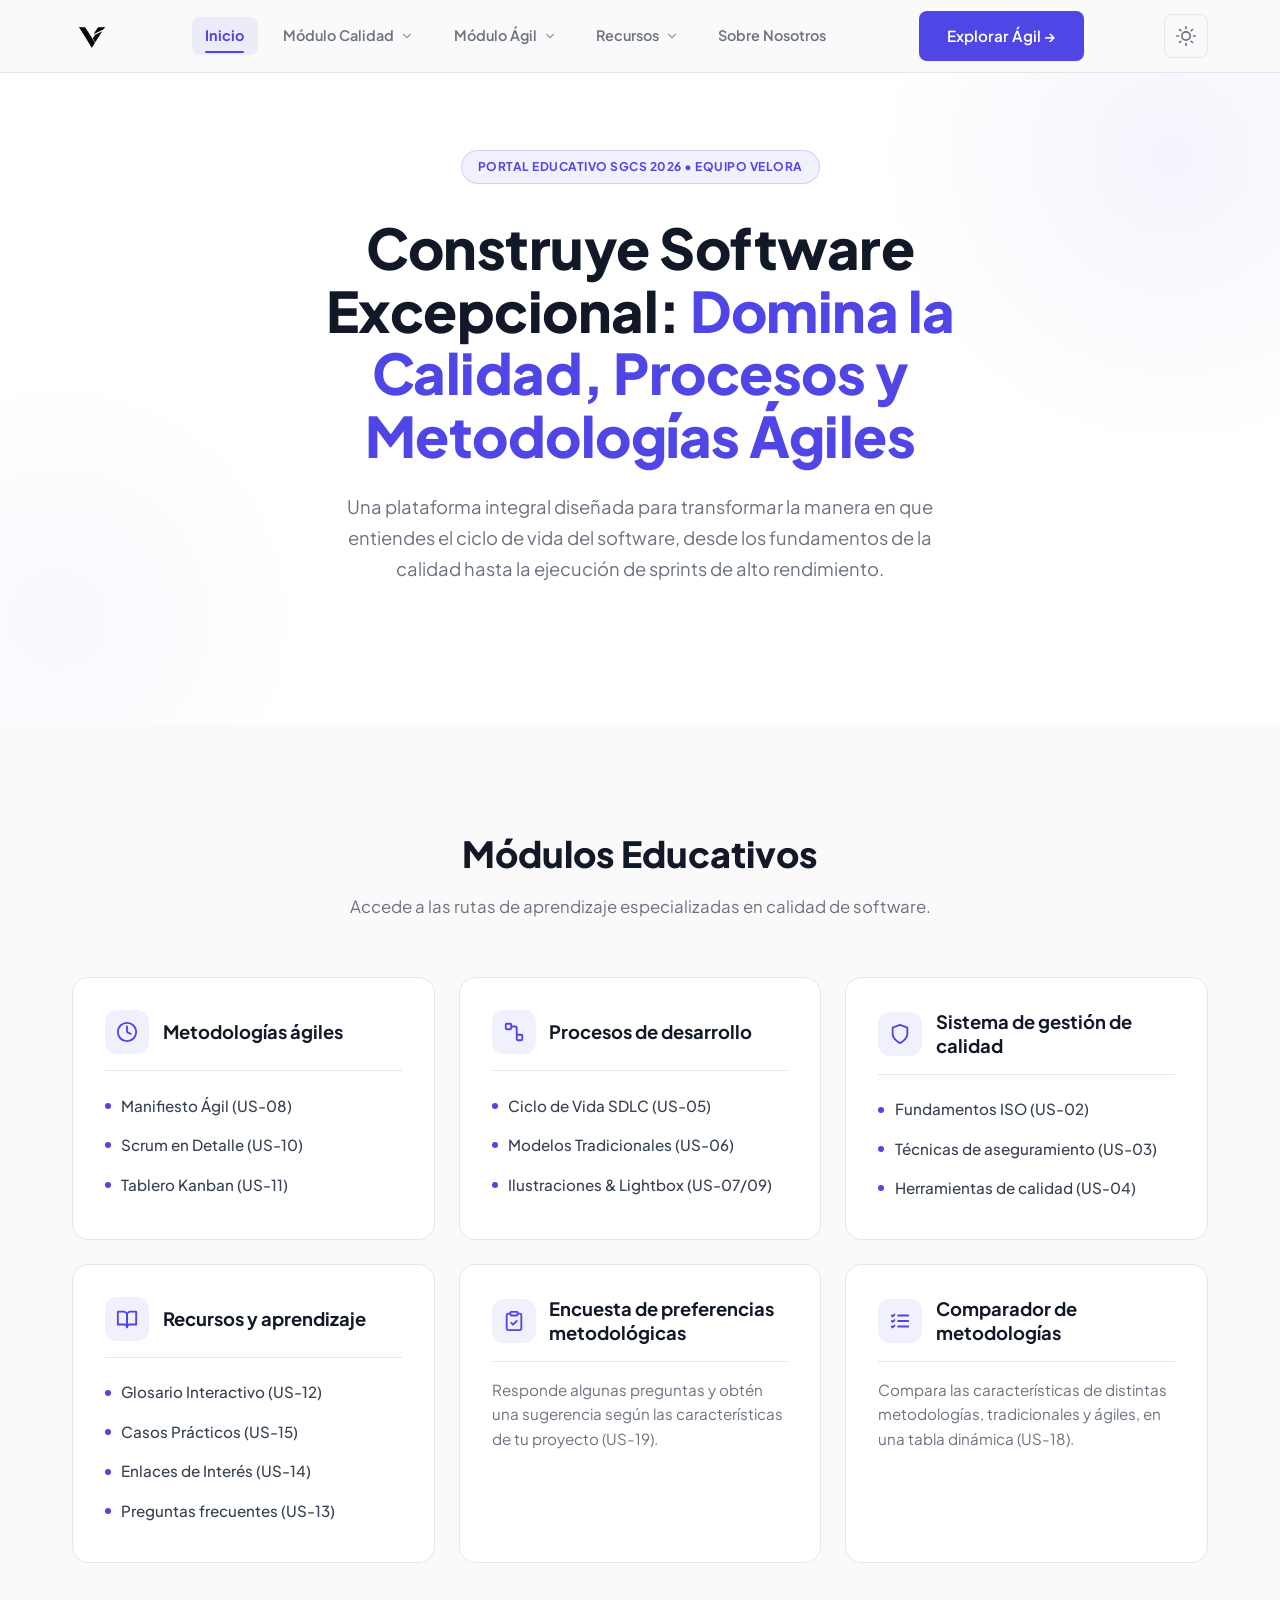
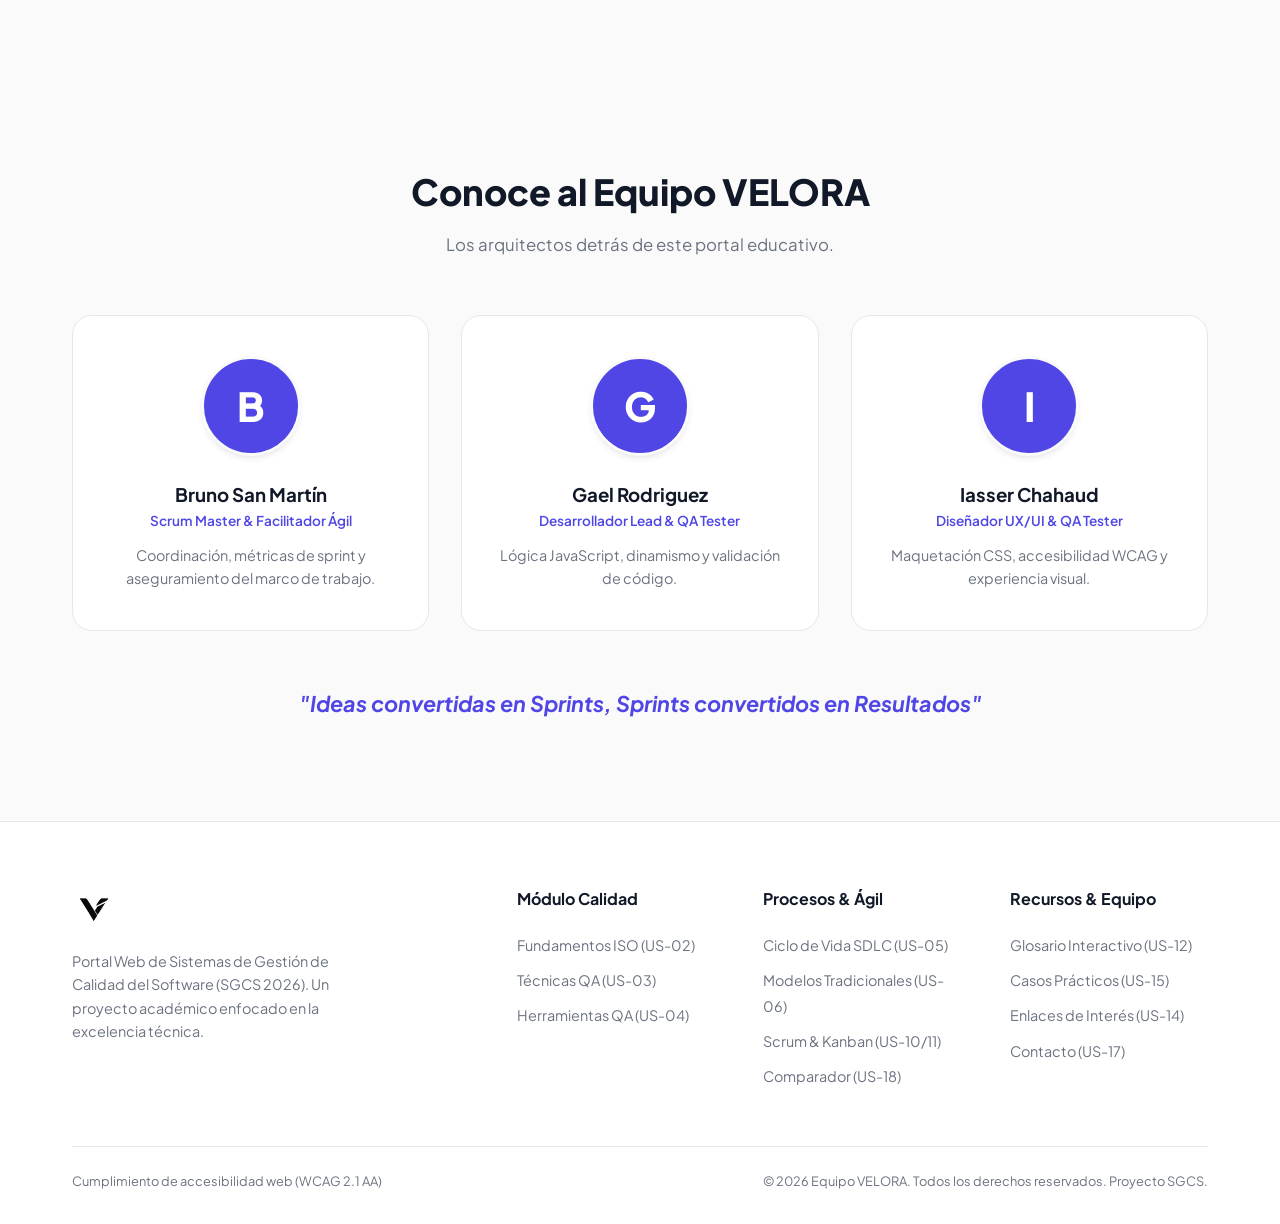
==== commit 8cedf1d6: "fix(responsive): corrige desbordes visuales, areas tactiles y textarea fijo" ====
--- a/index.html
+++ b/index.html
@@ -23,11 +23,16 @@
                 </div>
 
                 <ul class="nav-links">
-                    <li><a href="index.html" class="nav-link active-page" data-page="index.html" aria-current="page">Inicio</a></li>
+                    <li><a href="index.html" class="nav-link active-page" data-page="index.html"
+                            aria-current="page">Inicio</a></li>
                     <li class="nav-item-dropdown">
                         <a href="calidad.html" class="nav-link" data-page="calidad.html">
                             Módulo Calidad
-                            <svg class="chevron-icon" xmlns="http://www.w3.org/2000/svg" width="14" height="14" viewBox="0 0 24 24" fill="none" stroke="currentColor" stroke-width="2" stroke-linecap="round" stroke-linejoin="round"><polyline points="6 9 12 15 18 9"/></svg>
+                            <svg class="chevron-icon" xmlns="http://www.w3.org/2000/svg" width="14" height="14"
+                                viewBox="0 0 24 24" fill="none" stroke="currentColor" stroke-width="2"
+                                stroke-linecap="round" stroke-linejoin="round">
+                                <polyline points="6 9 12 15 18 9" />
+                            </svg>
                         </a>
                         <div class="dropdown-menu">
                             <span class="dropdown-header">Módulo Sprint 1</span>
@@ -54,7 +59,11 @@
                     <li class="nav-item-dropdown">
                         <a href="metodologias.html" class="nav-link" data-page="metodologias.html">
                             Módulo Ágil
-                            <svg class="chevron-icon" xmlns="http://www.w3.org/2000/svg" width="14" height="14" viewBox="0 0 24 24" fill="none" stroke="currentColor" stroke-width="2" stroke-linecap="round" stroke-linejoin="round"><polyline points="6 9 12 15 18 9"/></svg>
+                            <svg class="chevron-icon" xmlns="http://www.w3.org/2000/svg" width="14" height="14"
+                                viewBox="0 0 24 24" fill="none" stroke="currentColor" stroke-width="2"
+                                stroke-linecap="round" stroke-linejoin="round">
+                                <polyline points="6 9 12 15 18 9" />
+                            </svg>
                         </a>
                         <div class="dropdown-menu">
                             <span class="dropdown-header">Módulo Procesos y Ágil</span>
@@ -105,7 +114,11 @@
                     <li class="nav-item-dropdown">
                         <a href="recursos.html" class="nav-link" data-page="recursos.html">
                             Recursos
-                            <svg class="chevron-icon" xmlns="http://www.w3.org/2000/svg" width="14" height="14" viewBox="0 0 24 24" fill="none" stroke="currentColor" stroke-width="2" stroke-linecap="round" stroke-linejoin="round"><polyline points="6 9 12 15 18 9"/></svg>
+                            <svg class="chevron-icon" xmlns="http://www.w3.org/2000/svg" width="14" height="14"
+                                viewBox="0 0 24 24" fill="none" stroke="currentColor" stroke-width="2"
+                                stroke-linecap="round" stroke-linejoin="round">
+                                <polyline points="6 9 12 15 18 9" />
+                            </svg>
                         </a>
                         <div class="dropdown-menu">
                             <span class="dropdown-header">Centro de Aprendizaje</span>
@@ -157,7 +170,8 @@
                     </svg>
                 </button>
 
-                <button class="hamburger" id="hamburger" aria-label="Abrir menú de navegación" aria-expanded="false" aria-controls="mobileNav" type="button">
+                <button class="hamburger" id="hamburger" aria-label="Abrir menú de navegación" aria-expanded="false"
+                    aria-controls="mobileNav" type="button">
                     <span></span>
                     <span></span>
                     <span></span>
@@ -190,7 +204,8 @@
                 <a href="metodologias.html#sdlc" class="mobile-sublink">↳ Ciclo de Vida SDLC (US-05)</a>
                 <a href="metodologias.html#tradicionales" class="mobile-sublink">↳ Modelos Tradicionales (US-06)</a>
                 <a href="metodologias.html#manifiesto" class="mobile-sublink">↳ Manifiesto Ágil (US-08)</a>
-                <a href="metodologias.html#ilustraciones" class="mobile-sublink">↳ Ilustraciones & Lightbox (US-07/09)</a>
+                <a href="metodologias.html#ilustraciones" class="mobile-sublink">↳ Ilustraciones & Lightbox
+                    (US-07/09)</a>
                 <a href="metodologias.html#scrum" class="mobile-sublink">↳ Scrum en Detalle (US-10)</a>
                 <a href="metodologias.html#kanban" class="mobile-sublink">↳ Tablero Kanban (US-11)</a>
                 <a href="metodologias.html#comparador" class="mobile-sublink">↳ Comparador de Metodologías (US-18)</a>
@@ -331,7 +346,8 @@
                                 <svg xmlns="http://www.w3.org/2000/svg" width="22" height="22" viewBox="0 0 24 24"
                                     fill="none" stroke="currentColor" stroke-width="2" stroke-linecap="round"
                                     stroke-linejoin="round">
-                                    <path d="M16 4h2a2 2 0 0 1 2 2v14a2 2 0 0 1-2 2H6a2 2 0 0 1-2-2V6a2 2 0 0 1 2-2h2" />
+                                    <path
+                                        d="M16 4h2a2 2 0 0 1 2 2v14a2 2 0 0 1-2 2H6a2 2 0 0 1-2-2V6a2 2 0 0 1 2-2h2" />
                                     <rect x="8" y="2" width="8" height="4" rx="1" />
                                     <polyline points="9 14 11 16 15 12" />
                                 </svg>
@@ -453,4 +469,4 @@
     <script src="js/main.js"></script>
 </body>
 
-</html>
+</html>
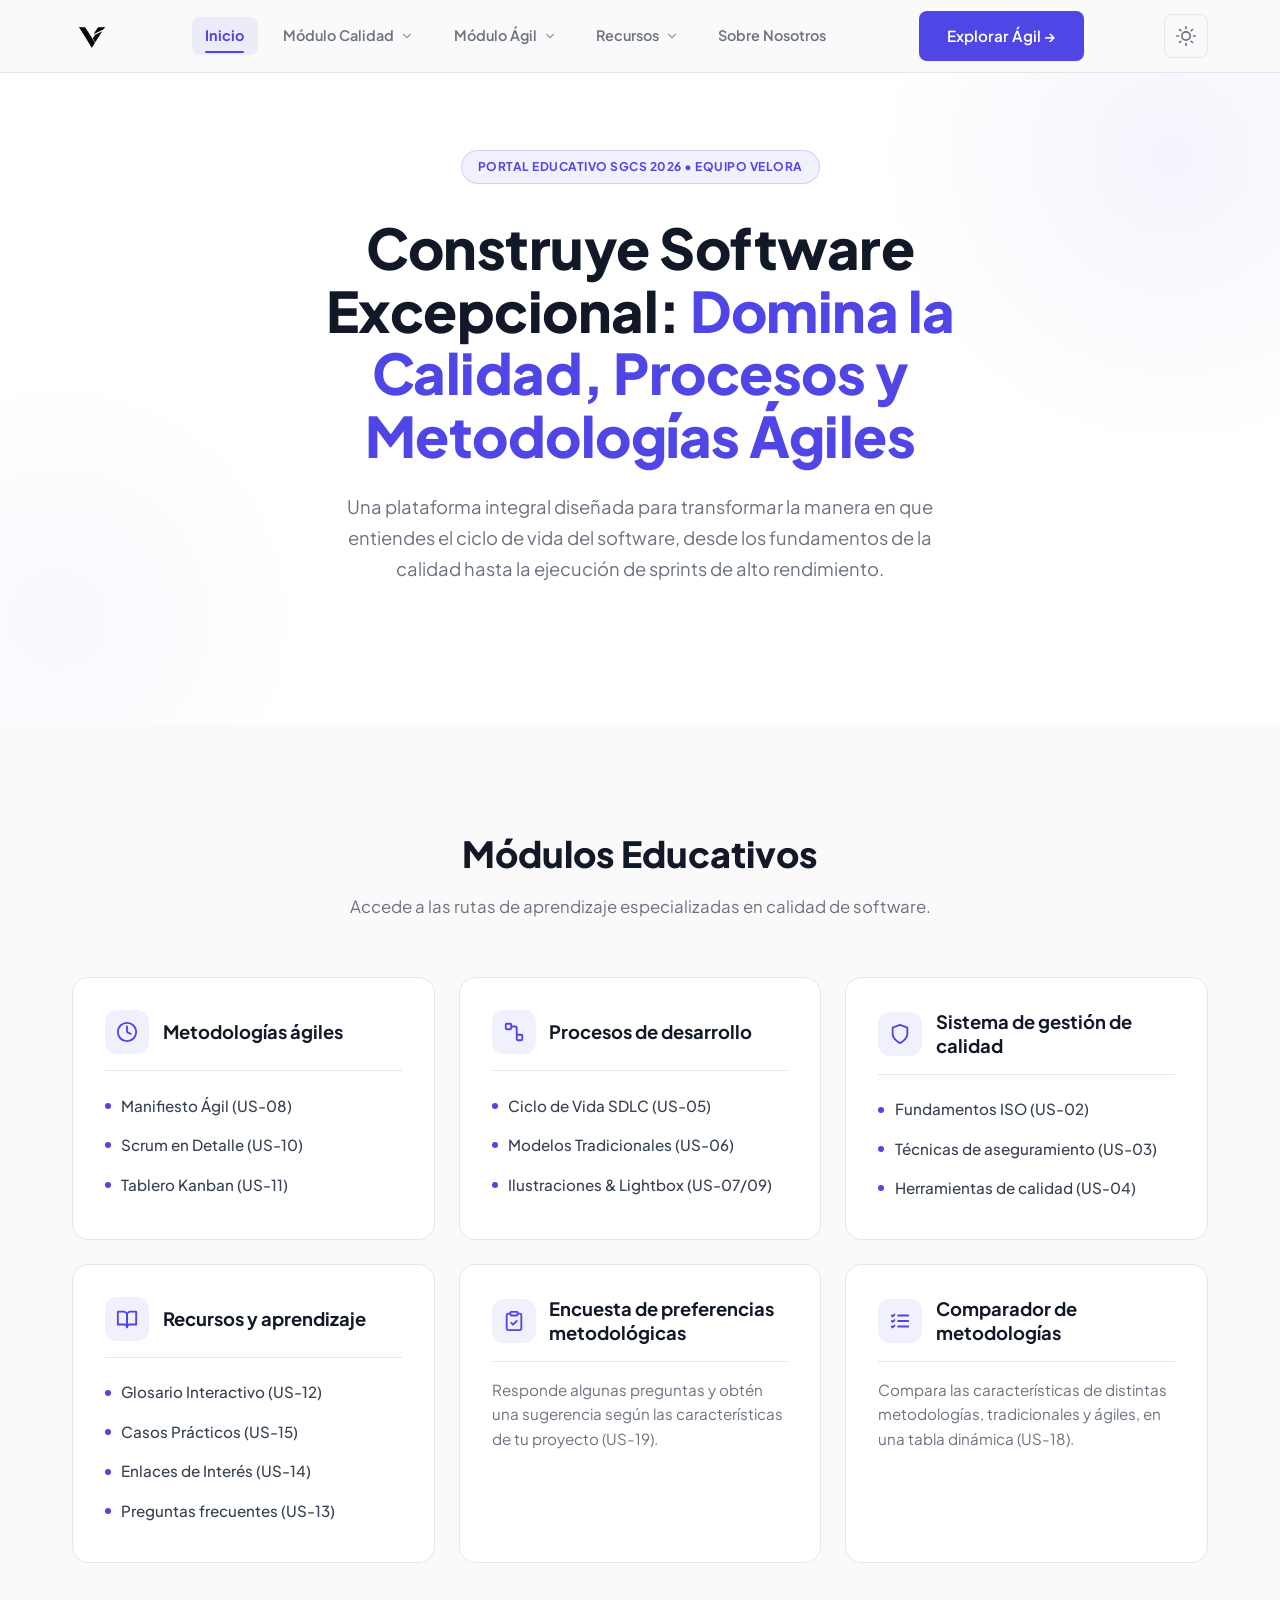
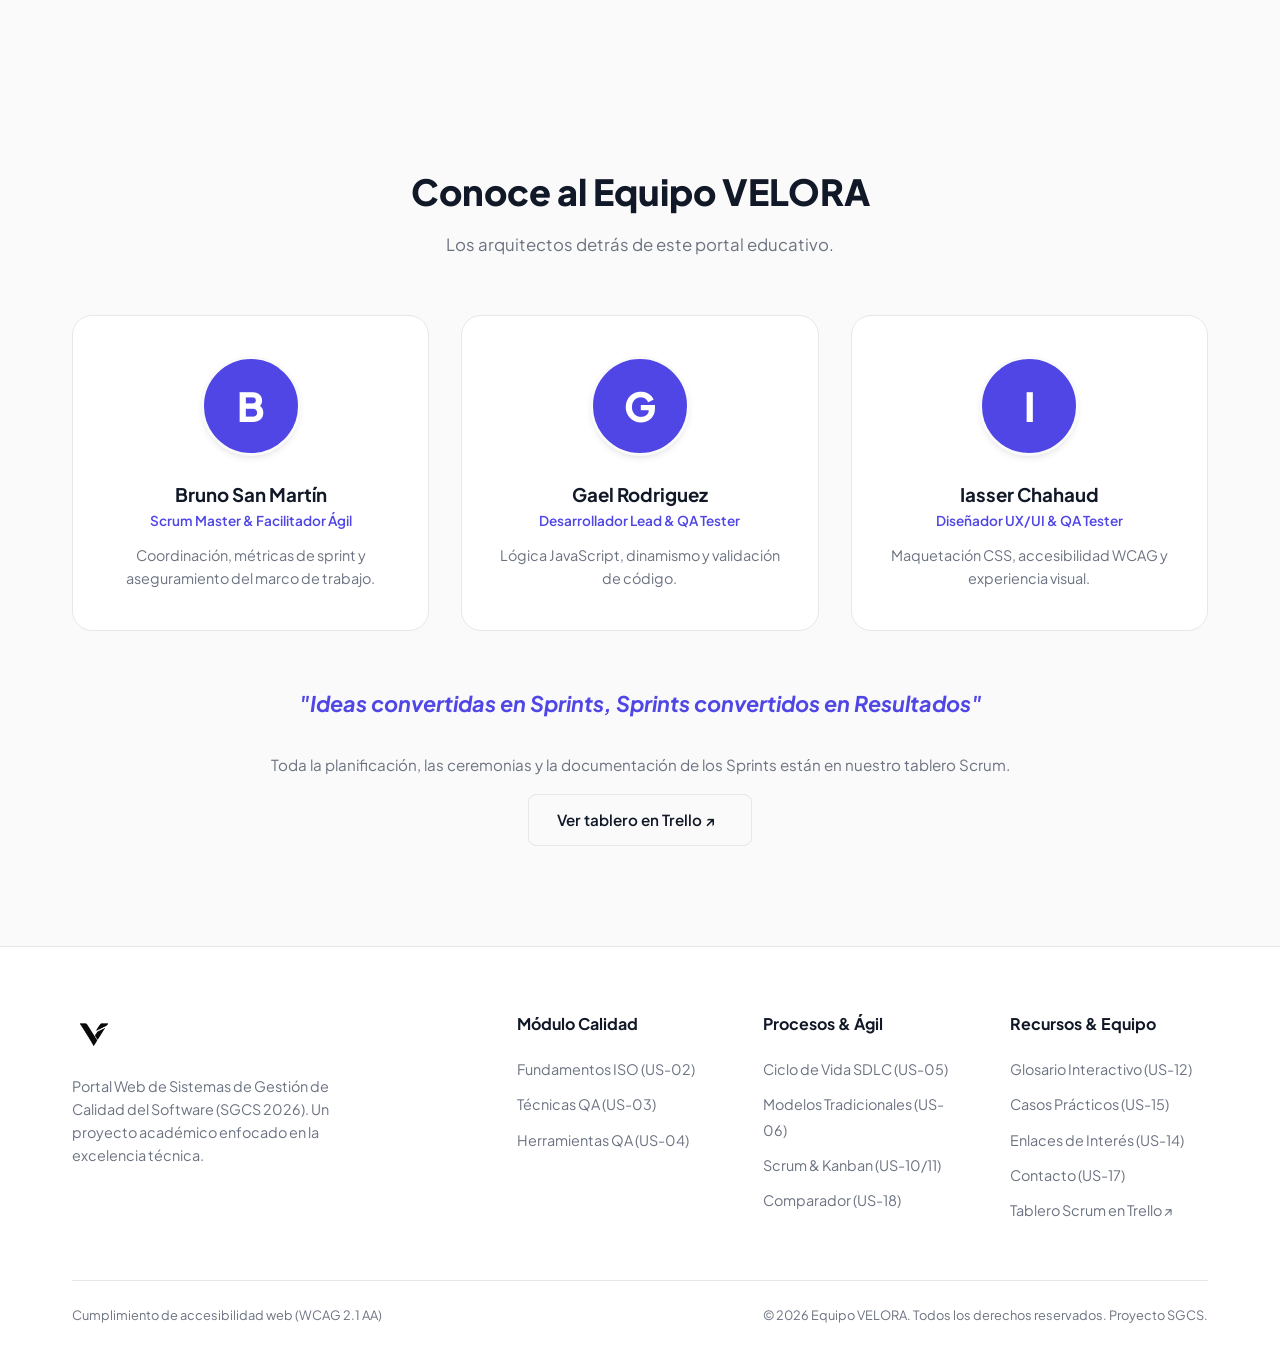
==== commit b6d603d3: "fix US-2" ====
--- a/index.html
+++ b/index.html
@@ -416,6 +416,14 @@
                 <div class="team-quote gradient-text">
                     "Ideas convertidas en Sprints, Sprints convertidos en Resultados"
                 </div>
+
+                <div class="team-board-link">
+                    <p>Toda la planificación, las ceremonias y la documentación de los Sprints están en nuestro tablero Scrum.</p>
+                    <a href="https://trello.com/b/VwJUS6YO/sgcs-2026-velora" class="btn btn-secondary" target="_blank"
+                        rel="noopener noreferrer">
+                        Ver tablero en Trello ↗<span class="sr-only"> (se abre en una pestaña nueva)</span>
+                    </a>
+                </div>
             </div>
         </section>
     </main>
@@ -452,6 +460,9 @@
                         <li><a href="recursos.html#ejercicios">Casos Prácticos (US-15)</a></li>
                         <li><a href="recursos.html#enlaces">Enlaces de Interés (US-14)</a></li>
                         <li><a href="nosotros.html#contacto">Contacto (US-17)</a></li>
+                        <li><a href="https://trello.com/b/VwJUS6YO/sgcs-2026-velora" target="_blank"
+                                rel="noopener noreferrer">Tablero Scrum en Trello ↗<span class="sr-only"> (se abre en
+                                    una pestaña nueva)</span></a></li>
                     </ul>
                 </div>
             </div>
